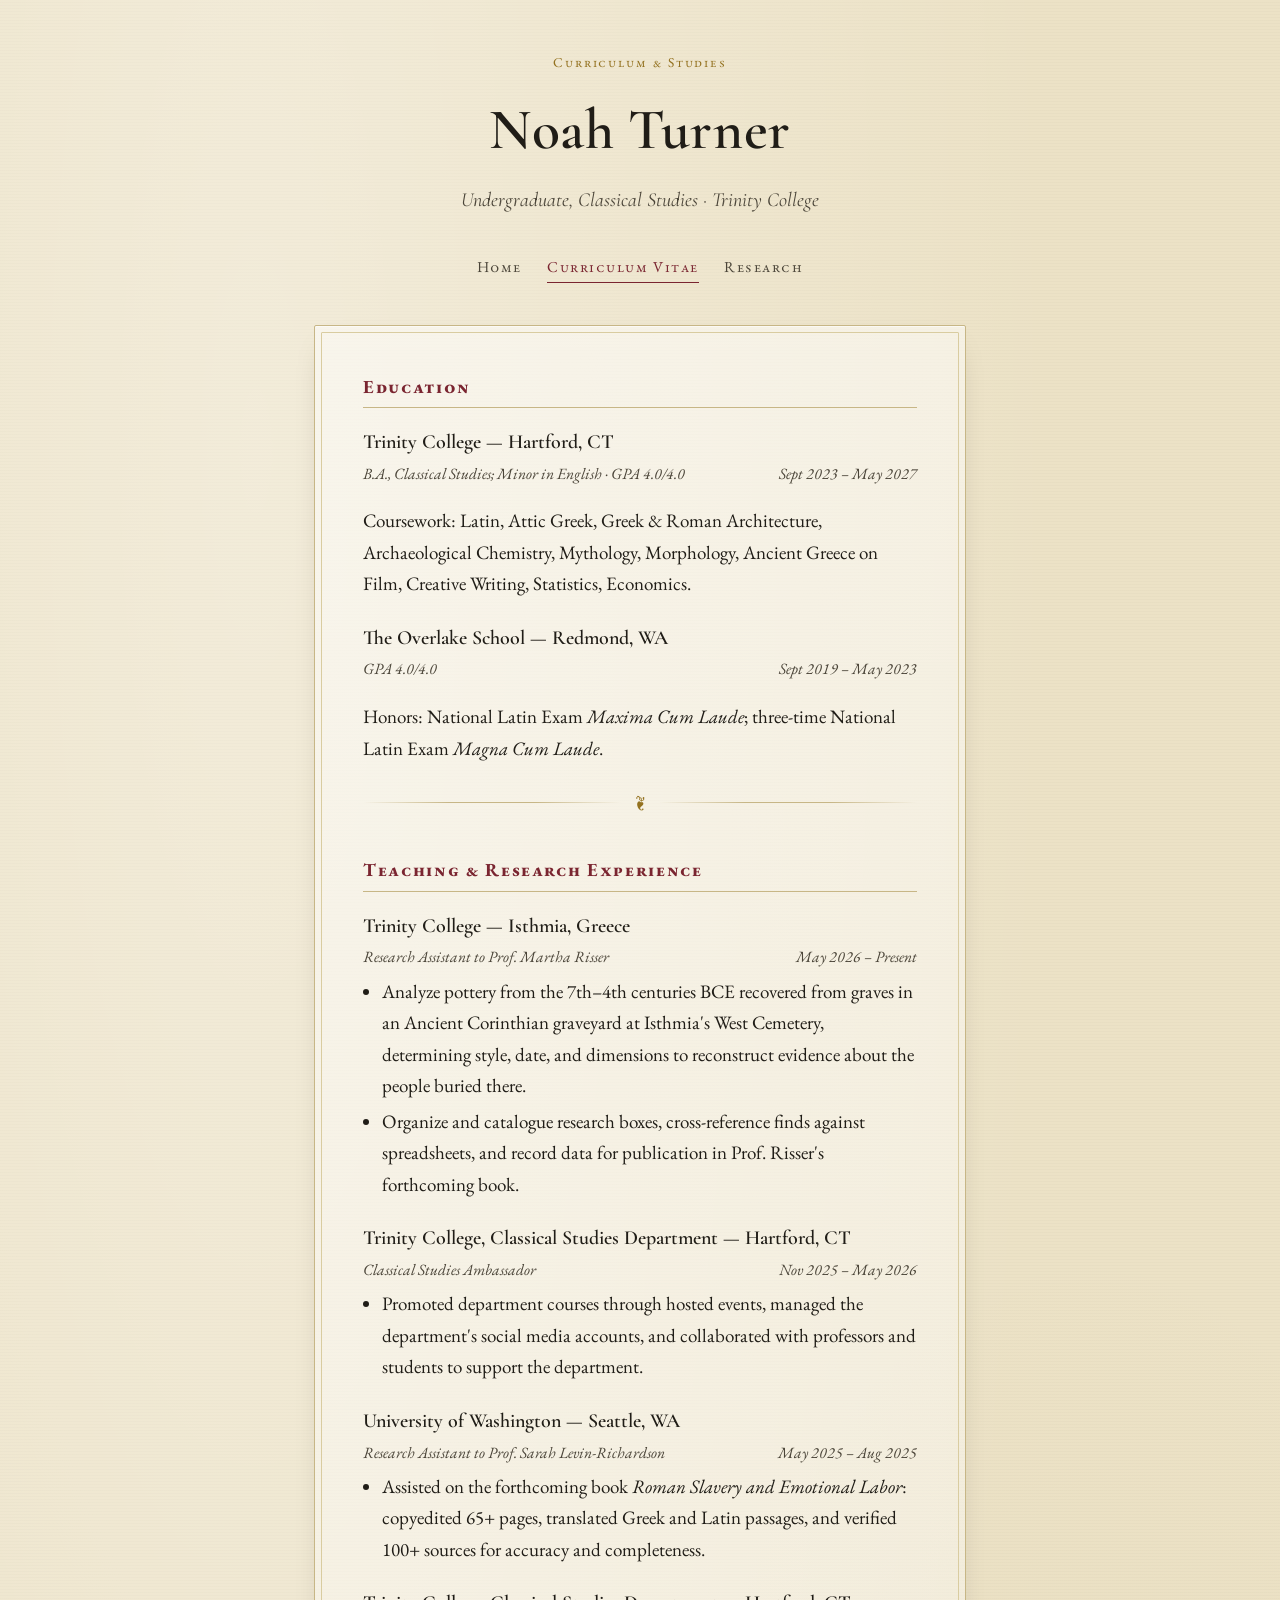
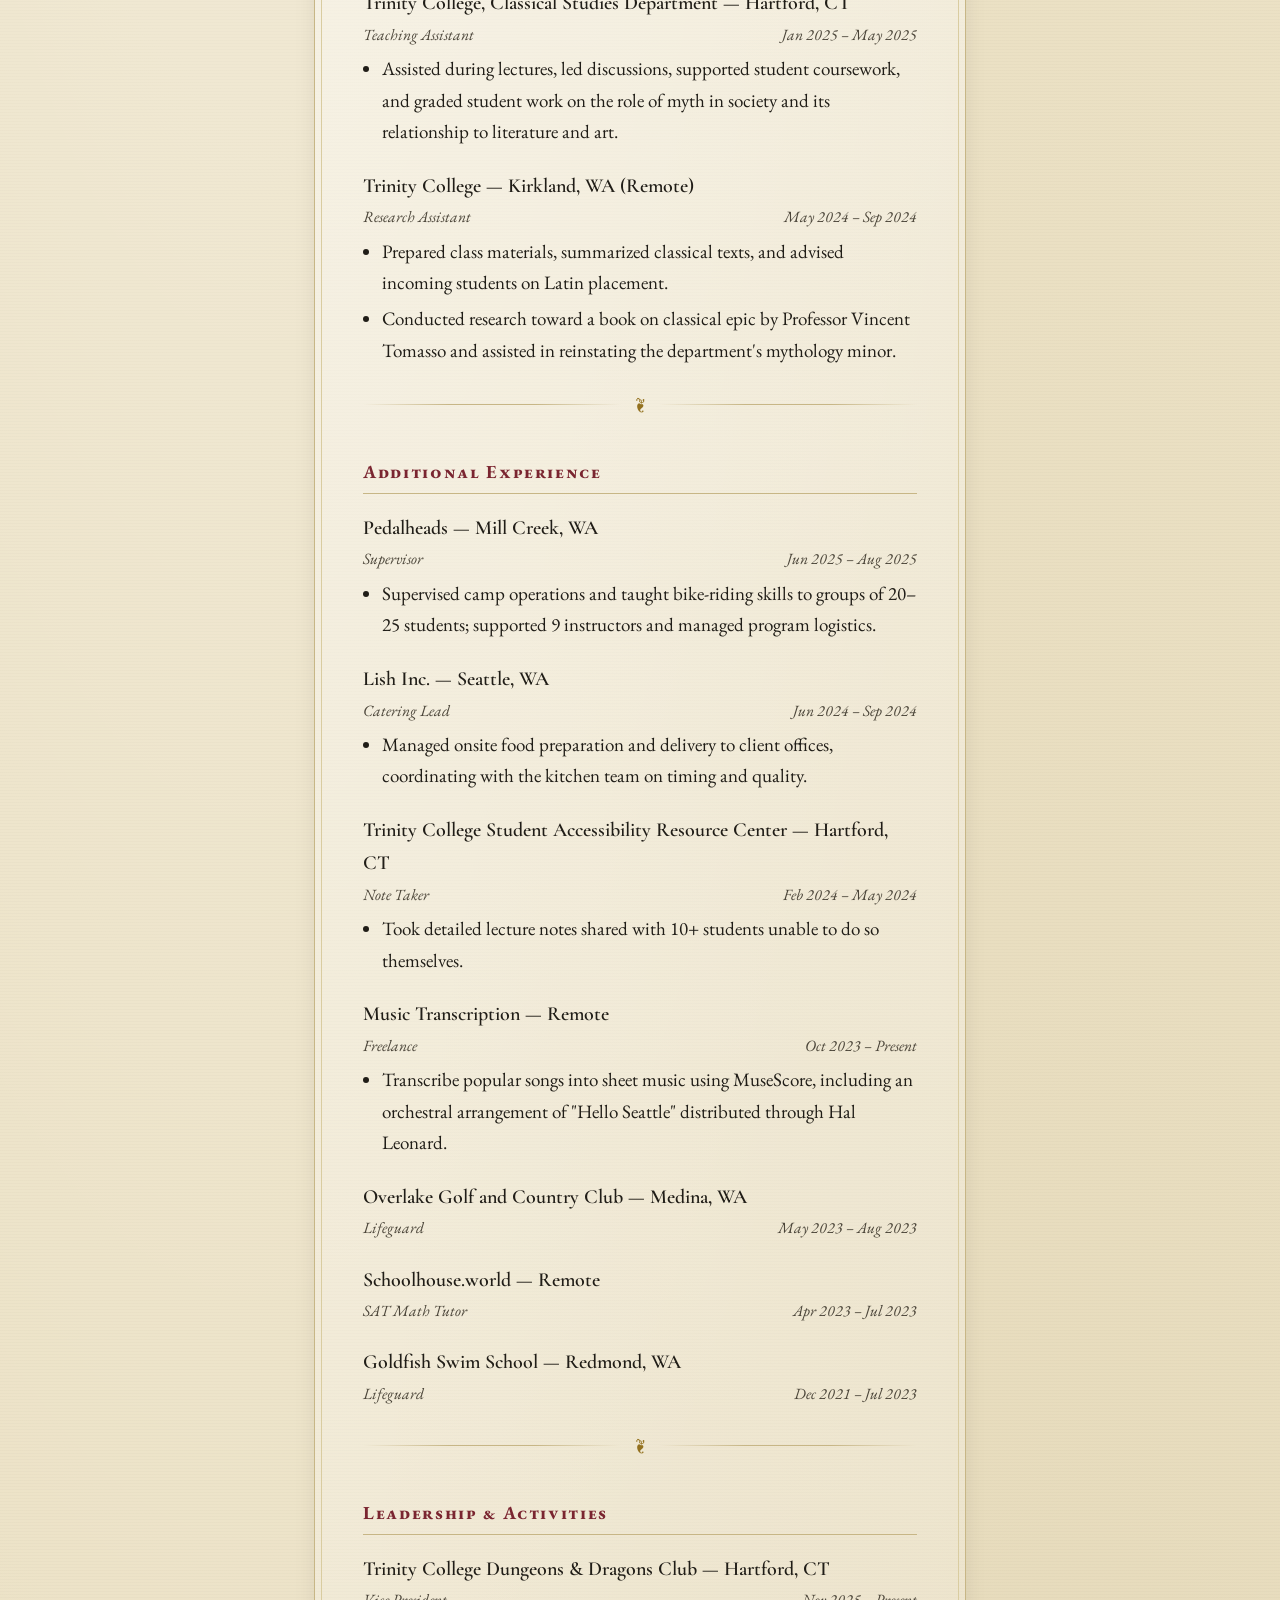
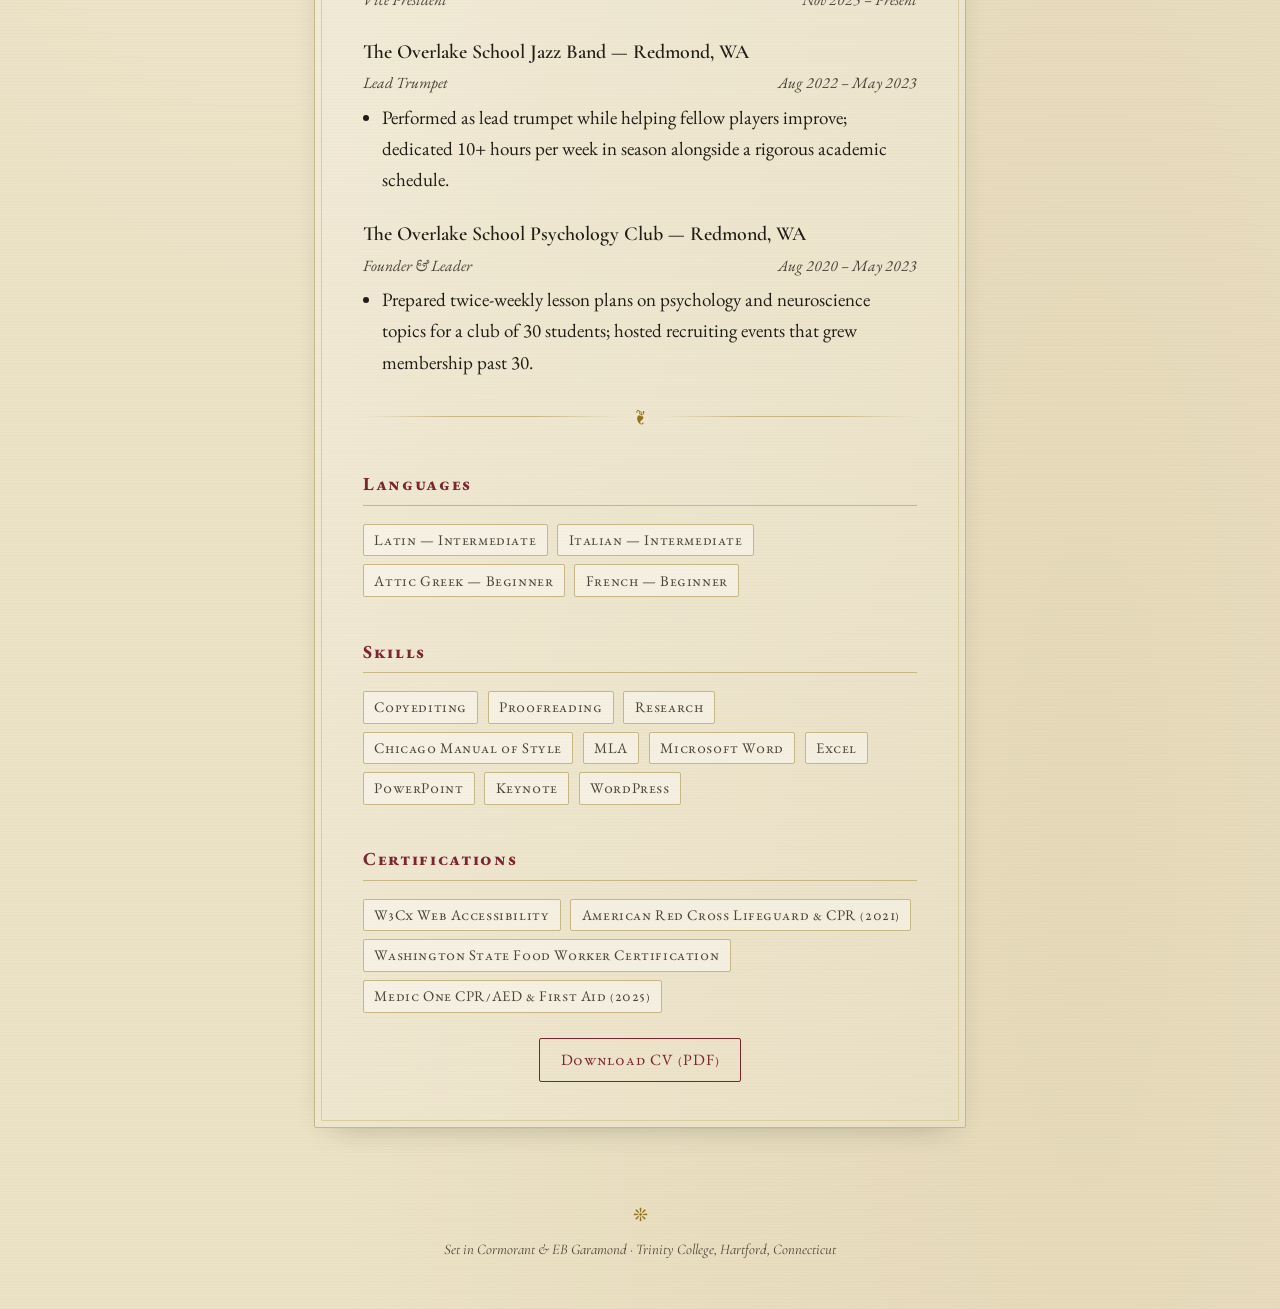
==== cv.html @ b7ee2b7f "Add files via upload" ====
<!DOCTYPE html>
<html lang="en">
<head>
<meta charset="UTF-8">
<meta name="viewport" content="width=device-width, initial-scale=1.0">
<title>Curriculum Vitae — Noah Turner</title>
<meta name="description" content="Curriculum vitae for Noah Turner, Classical Studies, Trinity College.">
<link rel="preconnect" href="https://fonts.googleapis.com">
<link rel="preconnect" href="https://fonts.gstatic.com" crossorigin>
<link href="https://fonts.googleapis.com/css2?family=Cormorant+Garamond:ital,wght@0,500;0,600;0,700;1,500&family=EB+Garamond:ital,wght@0,400;0,500;0,600;1,400&display=swap" rel="stylesheet">
<link rel="stylesheet" href="styles.css">
</head>
<body>
<div class="page">

  <header class="masthead">
    <span class="eyebrow">Curriculum &amp; Studies</span>
    <h1>Noah Turner</h1>
    <p class="tagline">Undergraduate, Classical Studies &middot; Trinity College</p>
  </header>

  <nav class="wayfinder" aria-label="Primary">
    <a href="index.html">Home</a>
    <a href="cv.html" aria-current="page">Curriculum&nbsp;Vitae</a>
    <a href="research.html">Research</a>
  </nav>

  <main class="leaf">

    <h2 class="section-head">Education</h2>

    <div class="entry">
      <h3 class="entry-title">Trinity College — Hartford, CT</h3>
      <div class="entry-meta">
        <span>B.A., Classical Studies; Minor in English &middot; GPA 4.0/4.0</span>
        <span>Sept 2023 – May 2027</span>
      </div>
      <p>Coursework: Latin, Attic Greek, Greek &amp; Roman Architecture, Archaeological
        Chemistry, Mythology, Morphology, Ancient Greece on Film, Creative Writing,
        Statistics, Economics.</p>
    </div>

    <div class="entry">
      <h3 class="entry-title">The Overlake School — Redmond, WA</h3>
      <div class="entry-meta">
        <span>GPA 4.0/4.0</span>
        <span>Sept 2019 – May 2023</span>
      </div>
      <p>Honors: National Latin Exam <em>Maxima Cum Laude</em>; three-time National
        Latin Exam <em>Magna Cum Laude</em>.</p>
    </div>

    <div class="rule" role="presentation"><span class="fleuron">&#10086;</span></div>

    <h2 class="section-head">Teaching &amp; Research Experience</h2>

    <div class="entry">
      <h3 class="entry-title">Trinity College — Isthmia, Greece</h3>
      <div class="entry-meta">
        <span>Research Assistant to Prof. Martha Risser</span>
        <span>May 2026 – Present</span>
      </div>
      <ul>
        <li>Analyze pottery from the 7th–4th centuries BCE recovered from graves in
          an Ancient Corinthian graveyard at Isthmia's West Cemetery, determining
          style, date, and dimensions to reconstruct evidence about the people
          buried there.</li>
        <li>Organize and catalogue research boxes, cross-reference finds against
          spreadsheets, and record data for publication in Prof. Risser's
          forthcoming book.</li>
      </ul>
    </div>

    <div class="entry">
      <h3 class="entry-title">Trinity College, Classical Studies Department — Hartford, CT</h3>
      <div class="entry-meta">
        <span>Classical Studies Ambassador</span>
        <span>Nov 2025 – May 2026</span>
      </div>
      <ul>
        <li>Promoted department courses through hosted events, managed the
          department's social media accounts, and collaborated with professors and
          students to support the department.</li>
      </ul>
    </div>

    <div class="entry">
      <h3 class="entry-title">University of Washington — Seattle, WA</h3>
      <div class="entry-meta">
        <span>Research Assistant to Prof. Sarah Levin-Richardson</span>
        <span>May 2025 – Aug 2025</span>
      </div>
      <ul>
        <li>Assisted on the forthcoming book <em>Roman Slavery and Emotional
          Labor</em>: copyedited 65+ pages, translated Greek and Latin passages, and
          verified 100+ sources for accuracy and completeness.</li>
      </ul>
    </div>

    <div class="entry">
      <h3 class="entry-title">Trinity College, Classical Studies Department — Hartford, CT</h3>
      <div class="entry-meta">
        <span>Teaching Assistant</span>
        <span>Jan 2025 – May 2025</span>
      </div>
      <ul>
        <li>Assisted during lectures, led discussions, supported student coursework,
          and graded student work on the role of myth in society and its
          relationship to literature and art.</li>
      </ul>
    </div>

    <div class="entry">
      <h3 class="entry-title">Trinity College — Kirkland, WA (Remote)</h3>
      <div class="entry-meta">
        <span>Research Assistant</span>
        <span>May 2024 – Sep 2024</span>
      </div>
      <ul>
        <li>Prepared class materials, summarized classical texts, and advised
          incoming students on Latin placement.</li>
        <li>Conducted research toward a book on classical epic by Professor Vincent
          Tomasso and assisted in reinstating the department's mythology minor.</li>
      </ul>
    </div>

    <div class="rule" role="presentation"><span class="fleuron">&#10086;</span></div>

    <h2 class="section-head">Additional Experience</h2>

    <div class="entry">
      <h3 class="entry-title">Pedalheads — Mill Creek, WA</h3>
      <div class="entry-meta">
        <span>Supervisor</span>
        <span>Jun 2025 – Aug 2025</span>
      </div>
      <ul>
        <li>Supervised camp operations and taught bike-riding skills to groups of
          20–25 students; supported 9 instructors and managed program logistics.</li>
      </ul>
    </div>

    <div class="entry">
      <h3 class="entry-title">Lish Inc. — Seattle, WA</h3>
      <div class="entry-meta">
        <span>Catering Lead</span>
        <span>Jun 2024 – Sep 2024</span>
      </div>
      <ul>
        <li>Managed onsite food preparation and delivery to client offices,
          coordinating with the kitchen team on timing and quality.</li>
      </ul>
    </div>

    <div class="entry">
      <h3 class="entry-title">Trinity College Student Accessibility Resource Center — Hartford, CT</h3>
      <div class="entry-meta">
        <span>Note Taker</span>
        <span>Feb 2024 – May 2024</span>
      </div>
      <ul>
        <li>Took detailed lecture notes shared with 10+ students unable to do so
          themselves.</li>
      </ul>
    </div>

    <div class="entry">
      <h3 class="entry-title">Music Transcription — Remote</h3>
      <div class="entry-meta">
        <span>Freelance</span>
        <span>Oct 2023 – Present</span>
      </div>
      <ul>
        <li>Transcribe popular songs into sheet music using MuseScore, including an
          orchestral arrangement of "Hello Seattle" distributed through Hal
          Leonard.</li>
      </ul>
    </div>

    <div class="entry">
      <h3 class="entry-title">Overlake Golf and Country Club — Medina, WA</h3>
      <div class="entry-meta">
        <span>Lifeguard</span>
        <span>May 2023 – Aug 2023</span>
      </div>
    </div>

    <div class="entry">
      <h3 class="entry-title">Schoolhouse.world — Remote</h3>
      <div class="entry-meta">
        <span>SAT Math Tutor</span>
        <span>Apr 2023 – Jul 2023</span>
      </div>
    </div>

    <div class="entry">
      <h3 class="entry-title">Goldfish Swim School — Redmond, WA</h3>
      <div class="entry-meta">
        <span>Lifeguard</span>
        <span>Dec 2021 – Jul 2023</span>
      </div>
    </div>

    <div class="rule" role="presentation"><span class="fleuron">&#10086;</span></div>

    <h2 class="section-head">Leadership &amp; Activities</h2>

    <div class="entry">
      <h3 class="entry-title">Trinity College Dungeons &amp; Dragons Club — Hartford, CT</h3>
      <div class="entry-meta">
        <span>Vice President</span>
        <span>Nov 2025 – Present</span>
      </div>
    </div>

    <div class="entry">
      <h3 class="entry-title">The Overlake School Jazz Band — Redmond, WA</h3>
      <div class="entry-meta">
        <span>Lead Trumpet</span>
        <span>Aug 2022 – May 2023</span>
      </div>
      <ul>
        <li>Performed as lead trumpet while helping fellow players improve; dedicated
          10+ hours per week in season alongside a rigorous academic schedule.</li>
      </ul>
    </div>

    <div class="entry">
      <h3 class="entry-title">The Overlake School Psychology Club — Redmond, WA</h3>
      <div class="entry-meta">
        <span>Founder &amp; Leader</span>
        <span>Aug 2020 – May 2023</span>
      </div>
      <ul>
        <li>Prepared twice-weekly lesson plans on psychology and neuroscience topics
          for a club of 30 students; hosted recruiting events that grew membership
          past 30.</li>
      </ul>
    </div>

    <div class="rule" role="presentation"><span class="fleuron">&#10086;</span></div>

    <h2 class="section-head">Languages</h2>
    <div class="tag-list">
      <span class="tag">Latin — Intermediate</span>
      <span class="tag">Italian — Intermediate</span>
      <span class="tag">Attic Greek — Beginner</span>
      <span class="tag">French — Beginner</span>
    </div>

    <h2 class="section-head">Skills</h2>
    <div class="tag-list">
      <span class="tag">Copyediting</span>
      <span class="tag">Proofreading</span>
      <span class="tag">Research</span>
      <span class="tag">Chicago Manual of Style</span>
      <span class="tag">MLA</span>
      <span class="tag">Microsoft Word</span>
      <span class="tag">Excel</span>
      <span class="tag">PowerPoint</span>
      <span class="tag">Keynote</span>
      <span class="tag">WordPress</span>
    </div>

    <h2 class="section-head">Certifications</h2>
    <div class="tag-list">
      <span class="tag">W3Cx Web Accessibility</span>
      <span class="tag">American Red Cross Lifeguard &amp; CPR (2021)</span>
      <span class="tag">Washington State Food Worker Certification</span>
      <span class="tag">Medic One CPR/AED &amp; First Aid (2025)</span>
    </div>

    <p class="download-line">
      <a href="assets/Noah_Turner_CV.pdf">Download CV (PDF)</a>
    </p>

  </main>

</div>

<footer class="colophon">
  <span class="glyph">&#10058;</span>
  Set in Cormorant &amp; EB Garamond &middot; Trinity College, Hartford, Connecticut
</footer>

</body>
</html>
---- styles.css ----
/* ============================================================
   Noah Turner — Classics — site stylesheet
   A quiet scriptorium: vellum ground, rubricated rules,
   an illuminated initial, and a scribe's colophon on each leaf.
   ============================================================ */

:root {
  --ink: #201d17;
  --ink-soft: #4a4438;
  --vellum: #ece2c6;
  --vellum-deep: #e2d5ae;
  --gilt: #93711f;
  --gilt-bright: #b08a2c;
  --rubric: #7a2530;
  --bay: #47533b;
  --line: #c7b686;
  --line-faint: #d9cca0;
  --max-w: 700px;
  --serif-display: "Cormorant Garamond", "Iowan Old Style", "Palatino Linotype", Georgia, serif;
  --serif-body: "EB Garamond", "Iowan Old Style", "Palatino Linotype", Georgia, serif;
}

@media (prefers-reduced-motion: no-preference) {
  html { scroll-behavior: smooth; }
}

* { box-sizing: border-box; }

html, body {
  margin: 0;
  padding: 0;
}

body {
  background-color: var(--vellum);
  background-image:
    radial-gradient(ellipse at 20% 10%, rgba(255,255,255,0.35), transparent 55%),
    radial-gradient(ellipse at 85% 90%, rgba(147,113,31,0.08), transparent 50%),
    repeating-linear-gradient(
      0deg,
      rgba(74,68,56,0.025) 0px,
      rgba(74,68,56,0.025) 1px,
      transparent 1px,
      transparent 3px
    );
  color: var(--ink);
  font-family: var(--serif-body);
  font-size: 19px;
  line-height: 1.65;
  min-height: 100vh;
  -webkit-font-smoothing: antialiased;
}

a {
  color: var(--rubric);
  text-decoration-thickness: 1px;
  text-underline-offset: 3px;
}
a:hover { color: var(--gilt-bright); }
a:focus-visible,
button:focus-visible {
  outline: 2px solid var(--gilt-bright);
  outline-offset: 3px;
}

.page {
  max-width: var(--max-w);
  margin: 0 auto;
  padding: 3.2rem 1.5rem 2rem;
}

/* ---------- Header / masthead ---------- */

.masthead {
  text-align: center;
  margin-bottom: 2.4rem;
}

.masthead .eyebrow {
  display: block;
  font-family: var(--serif-body);
  font-variant: small-caps;
  letter-spacing: 0.14em;
  font-size: 0.85rem;
  color: var(--gilt);
  margin-bottom: 0.6rem;
}

.masthead h1 {
  font-family: var(--serif-display);
  font-weight: 600;
  font-size: clamp(2.6rem, 7vw, 3.6rem);
  letter-spacing: 0.01em;
  margin: 0 0 0.35rem;
  color: var(--ink);
}

.masthead .tagline {
  font-family: var(--serif-display);
  font-style: italic;
  font-size: 1.25rem;
  color: var(--ink-soft);
  margin: 0;
}

/* Ornamental rule with center fleuron */
.rule {
  display: flex;
  align-items: center;
  gap: 0.9rem;
  margin: 1.6rem 0;
  color: var(--gilt);
}
.rule::before,
.rule::after {
  content: "";
  flex: 1;
  height: 1px;
  background: linear-gradient(90deg, transparent, var(--line), var(--line), transparent);
}
.rule .fleuron {
  font-size: 1rem;
  transform: translateY(-1px);
}

/* ---------- Nav ---------- */

nav.wayfinder {
  display: flex;
  justify-content: center;
  gap: 1.6rem;
  font-variant: small-caps;
  letter-spacing: 0.1em;
  font-size: 0.95rem;
  margin-bottom: 2.6rem;
}
nav.wayfinder a {
  color: var(--ink-soft);
  text-decoration: none;
  padding-bottom: 2px;
  border-bottom: 1px solid transparent;
}
nav.wayfinder a:hover,
nav.wayfinder a[aria-current="page"] {
  color: var(--rubric);
  border-bottom-color: var(--rubric);
}

/* ---------- Content card ---------- */

.leaf {
  background: linear-gradient(180deg, rgba(255,255,255,0.5), rgba(255,255,255,0.15));
  border: 1px solid var(--line);
  border-radius: 2px;
  padding: 2.4rem clamp(1.4rem, 5vw, 3rem);
  position: relative;
  box-shadow: 0 1px 0 rgba(255,255,255,0.6) inset, 0 12px 30px -18px rgba(32,29,23,0.35);
}
.leaf::before {
  content: "";
  position: absolute;
  inset: 6px;
  border: 1px solid var(--line-faint);
  border-radius: 1px;
  pointer-events: none;
}

/* ---------- Drop cap (illuminated initial) ---------- */

.drop p:first-of-type::first-letter {
  float: left;
  font-family: var(--serif-display);
  font-weight: 700;
  font-size: 3.6rem;
  line-height: 0.78;
  padding: 0.06em 0.1em 0 0;
  color: var(--rubric);
  text-shadow: 1px 1px 0 rgba(147,113,31,0.35);
}

/* ---------- Section headings ---------- */

h2.section-head {
  font-family: var(--serif-body);
  font-variant: small-caps;
  letter-spacing: 0.09em;
  font-size: 1.15rem;
  color: var(--rubric);
  border-bottom: 1px solid var(--line);
  padding-bottom: 0.4rem;
  margin: 2.4rem 0 1.1rem;
}
h2.section-head:first-of-type { margin-top: 0.4rem; }

h3.entry-title {
  font-family: var(--serif-display);
  font-weight: 600;
  font-size: 1.25rem;
  margin: 0 0 0.1rem;
  color: var(--ink);
}

.entry {
  margin-bottom: 1.4rem;
}

.entry-meta {
  display: flex;
  justify-content: space-between;
  align-items: baseline;
  gap: 1rem;
  flex-wrap: wrap;
  font-style: italic;
  color: var(--ink-soft);
  font-size: 0.98rem;
  margin-bottom: 0.35rem;
}

.entry ul {
  margin: 0.3rem 0 0;
  padding-left: 1.2rem;
}
.entry li { margin-bottom: 0.3rem; }

/* ---------- Contact block ---------- */

.contact-card {
  border: 1px solid var(--line);
  border-radius: 2px;
  background: rgba(255,255,255,0.35);
  padding: 1.4rem 1.6rem;
  margin: 2rem 0 0.5rem;
}

.contact-row {
  display: flex;
  align-items: center;
  gap: 0.85rem;
  padding: 0.55rem 0;
}
.contact-row + .contact-row {
  border-top: 1px solid var(--line-faint);
}
.contact-row svg {
  flex: none;
  width: 22px;
  height: 22px;
  color: var(--gilt);
}
.contact-row a,
.contact-row span.plain {
  font-size: 1.02rem;
  text-decoration: none;
  color: var(--ink);
}
.contact-row a:hover { color: var(--rubric); text-decoration: underline; }

/* ---------- Skills / tag list ---------- */

.tag-list {
  display: flex;
  flex-wrap: wrap;
  gap: 0.5rem 0.6rem;
  margin-top: 0.4rem;
}
.tag {
  font-variant: small-caps;
  letter-spacing: 0.04em;
  font-size: 0.92rem;
  border: 1px solid var(--line);
  border-radius: 2px;
  padding: 0.2rem 0.65rem;
  color: var(--ink-soft);
  background: rgba(255,255,255,0.4);
}

.download-line {
  text-align: center;
  margin: 1.6rem 0 0.4rem;
  font-variant: small-caps;
  letter-spacing: 0.06em;
  font-size: 0.98rem;
}
.download-line a {
  border: 1px solid var(--rubric);
  padding: 0.5rem 1.3rem;
  border-radius: 2px;
  text-decoration: none;
  display: inline-block;
}
.download-line a:hover {
  background: var(--rubric);
  color: var(--vellum);
}

/* ---------- Colophon (footer) ---------- */

footer.colophon {
  max-width: var(--max-w);
  margin: 2.6rem auto 0;
  padding: 0 1.5rem 3rem;
  text-align: center;
  font-family: var(--serif-display);
  font-style: italic;
  font-size: 0.92rem;
  color: var(--ink-soft);
}
footer.colophon .glyph {
  display: block;
  color: var(--gilt);
  font-style: normal;
  font-size: 1.1rem;
  margin-bottom: 0.4rem;
}

/* ---------- Responsive ---------- */

@media (max-width: 520px) {
  body { font-size: 17.5px; }
  .leaf { padding: 1.8rem 1.2rem; }
  nav.wayfinder { gap: 1.1rem; font-size: 0.88rem; }
  .entry-meta { flex-direction: column; gap: 0.15rem; }
}

/* ---------- Print (CV page) ---------- */

@media print {
  body { background: #fff; }
  .leaf { box-shadow: none; border: none; }
  .leaf::before { display: none; }
  nav.wayfinder, .download-line, footer.colophon { display: none; }
}
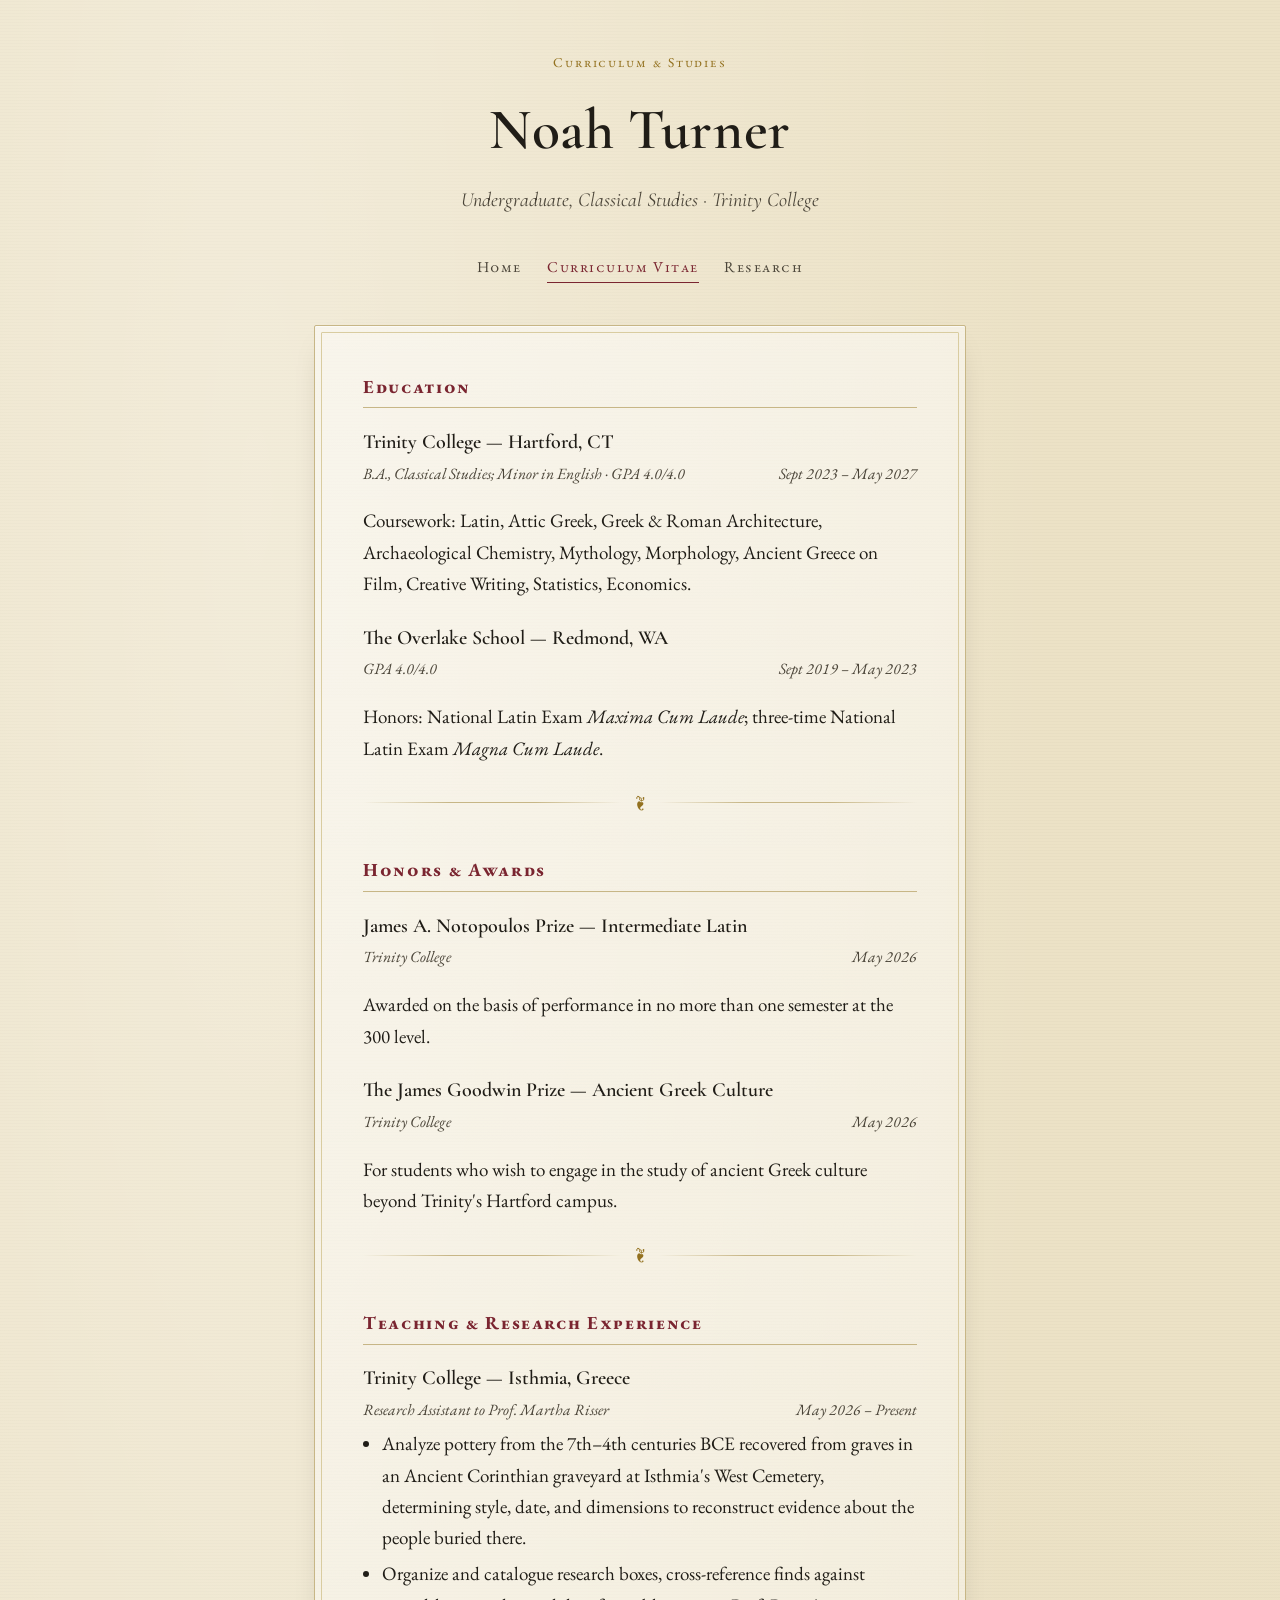
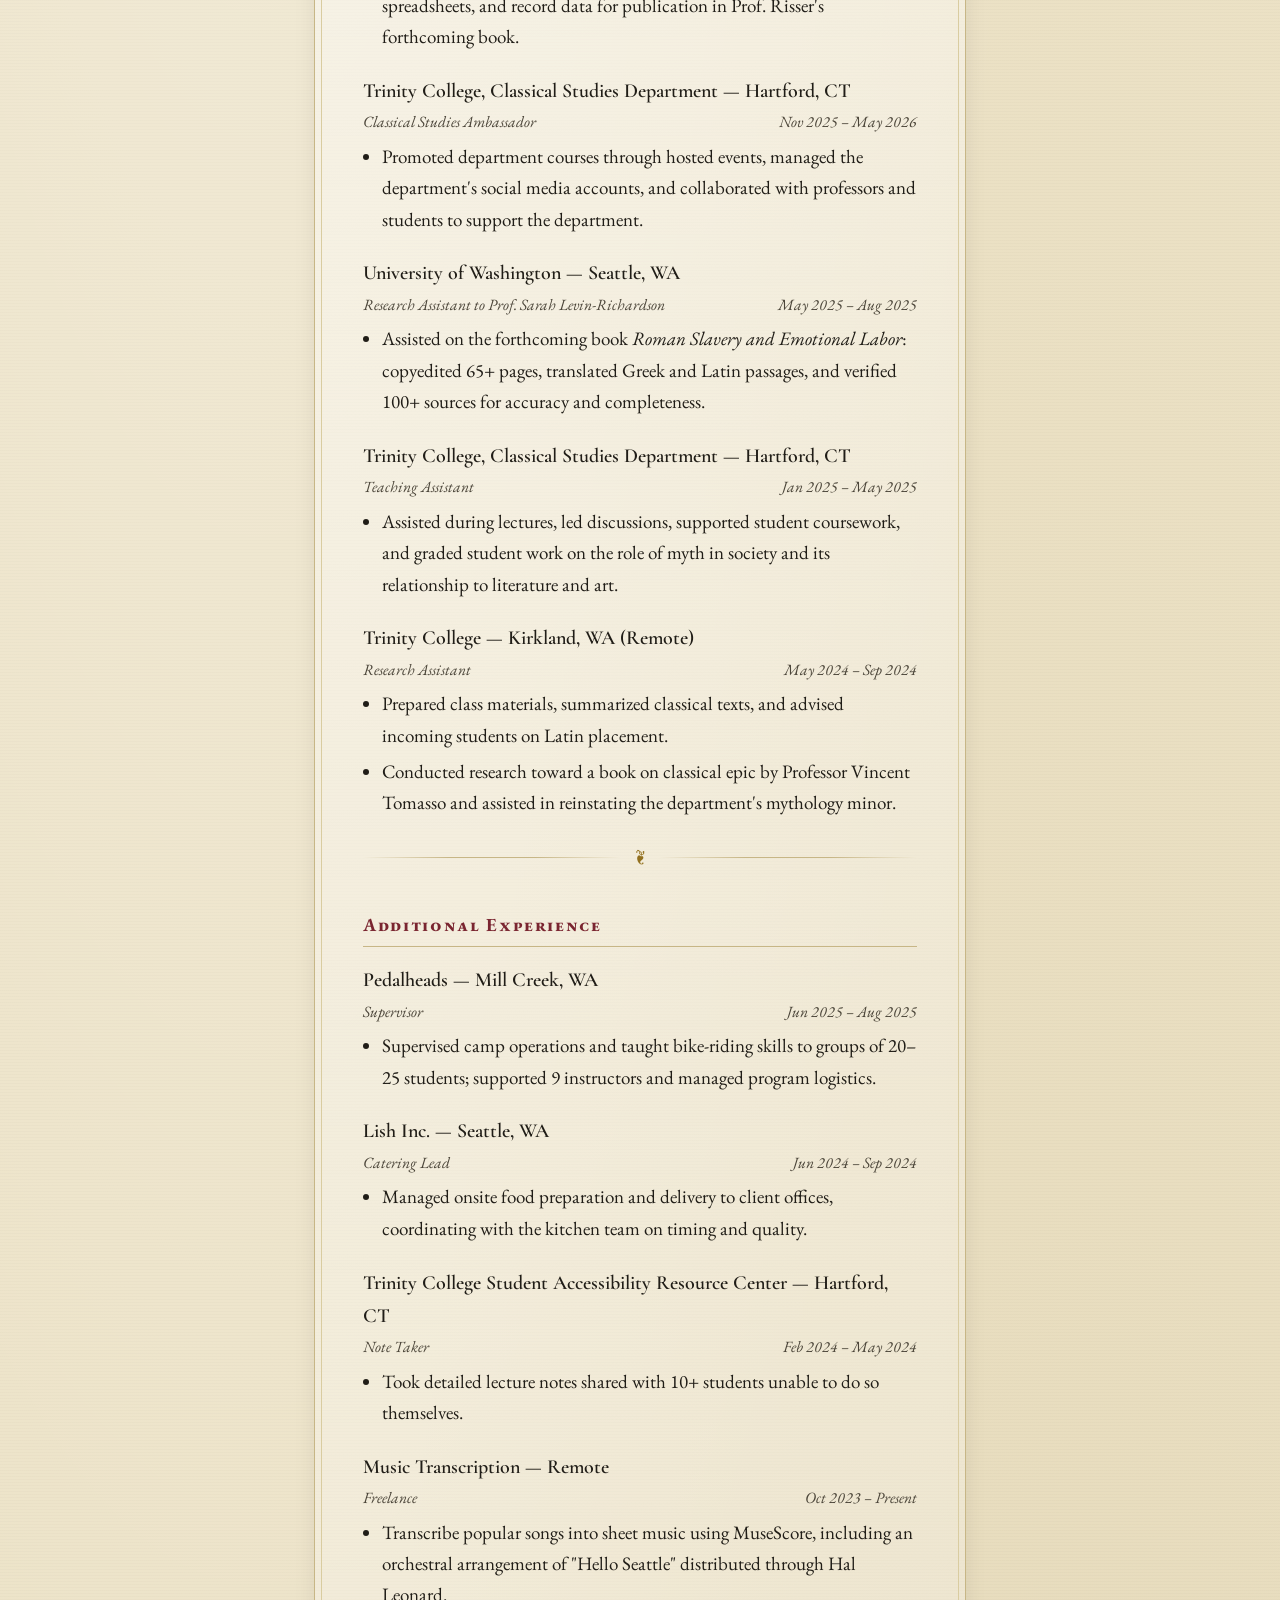
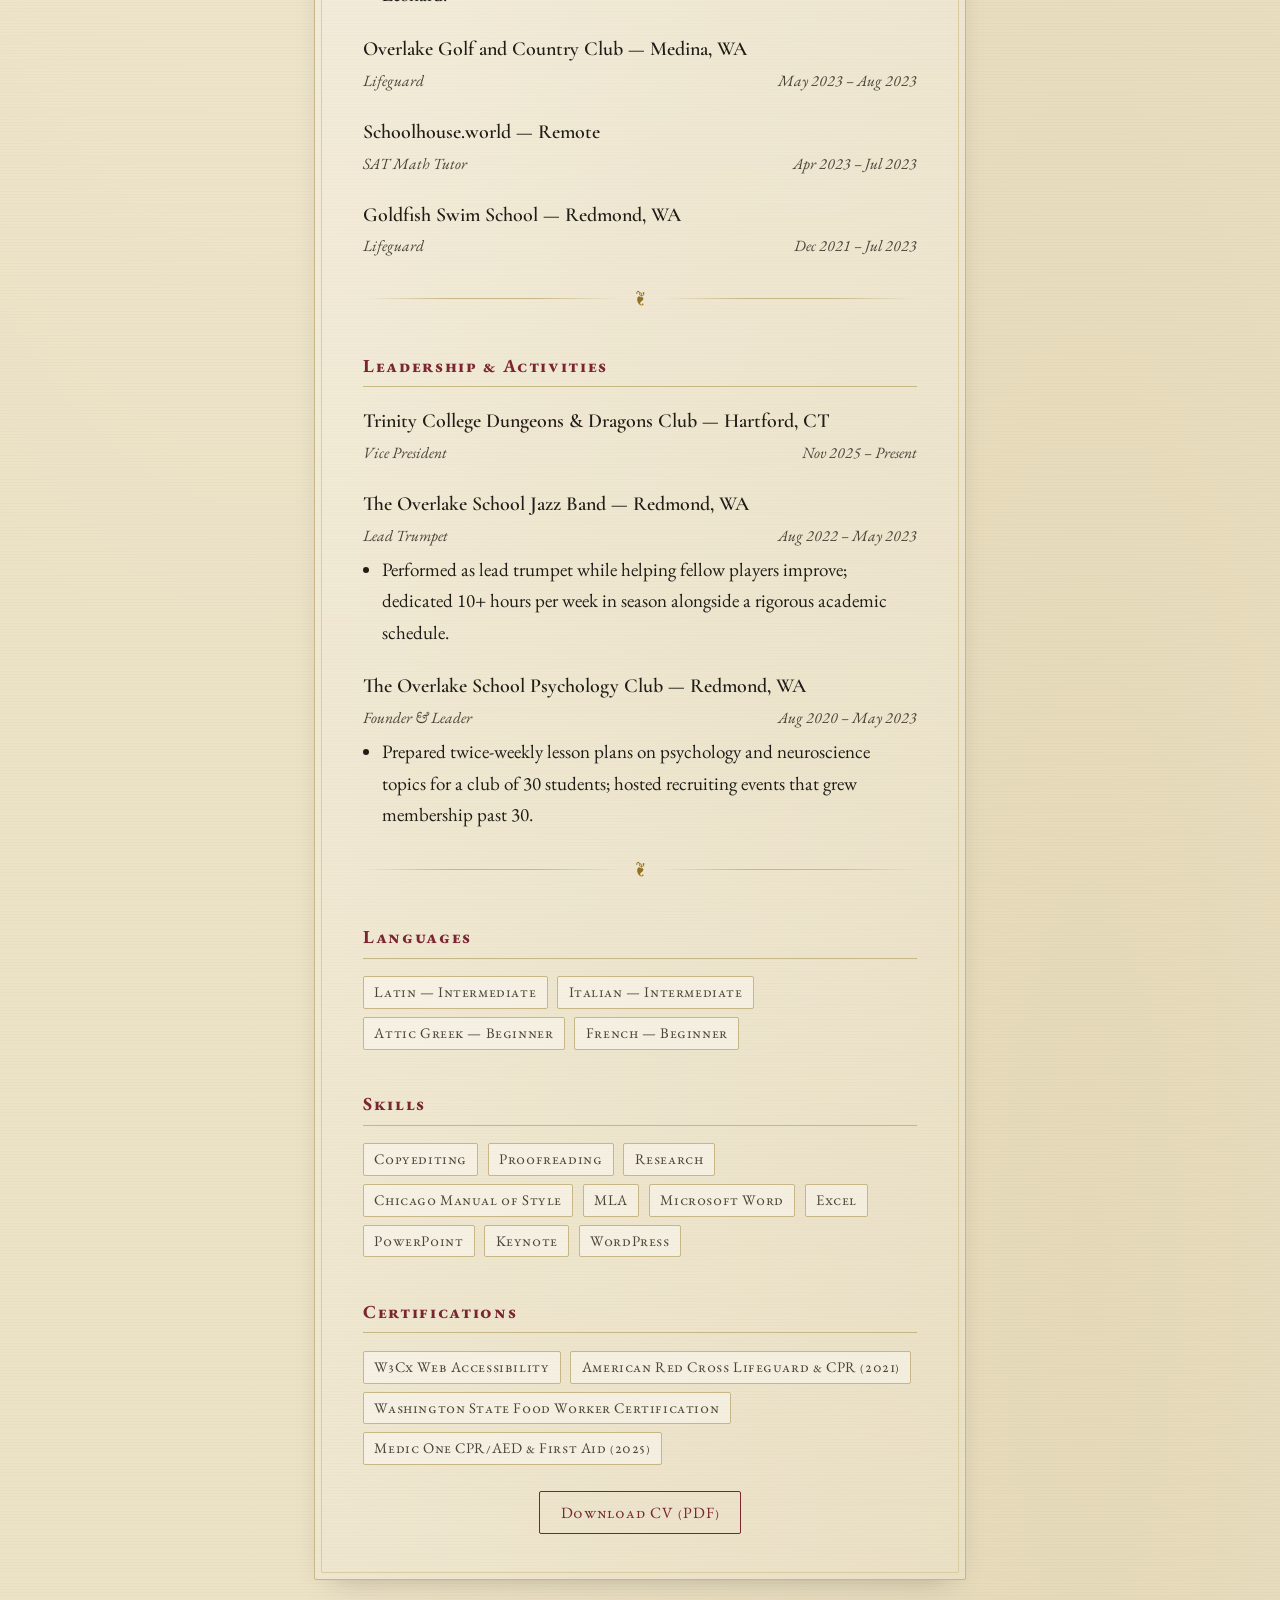
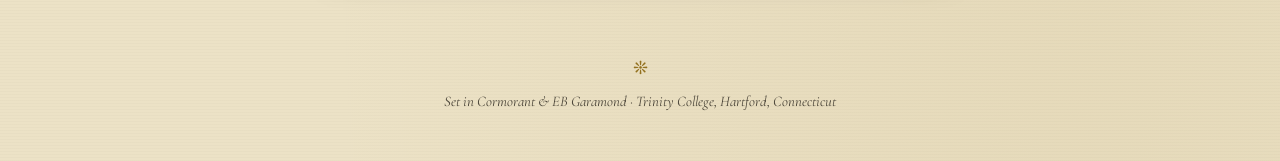
==== commit 9bfb7f8b: "Update cv.html" ====
--- a/cv.html
+++ b/cv.html
@@ -52,6 +52,30 @@
 
     <div class="rule" role="presentation"><span class="fleuron">&#10086;</span></div>
 
+    <h2 class="section-head">Honors &amp; Awards</h2>
+
+    <div class="entry">
+      <h3 class="entry-title">James A. Notopoulos Prize — Intermediate Latin</h3>
+      <div class="entry-meta">
+        <span>Trinity College</span>
+        <span>May 2026</span>
+      </div>
+      <p>Awarded on the basis of performance in no more than one semester at the
+        300 level.</p>
+    </div>
+
+    <div class="entry">
+      <h3 class="entry-title">The James Goodwin Prize — Ancient Greek Culture</h3>
+      <div class="entry-meta">
+        <span>Trinity College</span>
+        <span>May 2026</span>
+      </div>
+      <p>For students who wish to engage in the study of ancient Greek culture
+        beyond Trinity's Hartford campus.</p>
+    </div>
+
+    <div class="rule" role="presentation"><span class="fleuron">&#10086;</span></div>
+
     <h2 class="section-head">Teaching &amp; Research Experience</h2>
 
     <div class="entry">
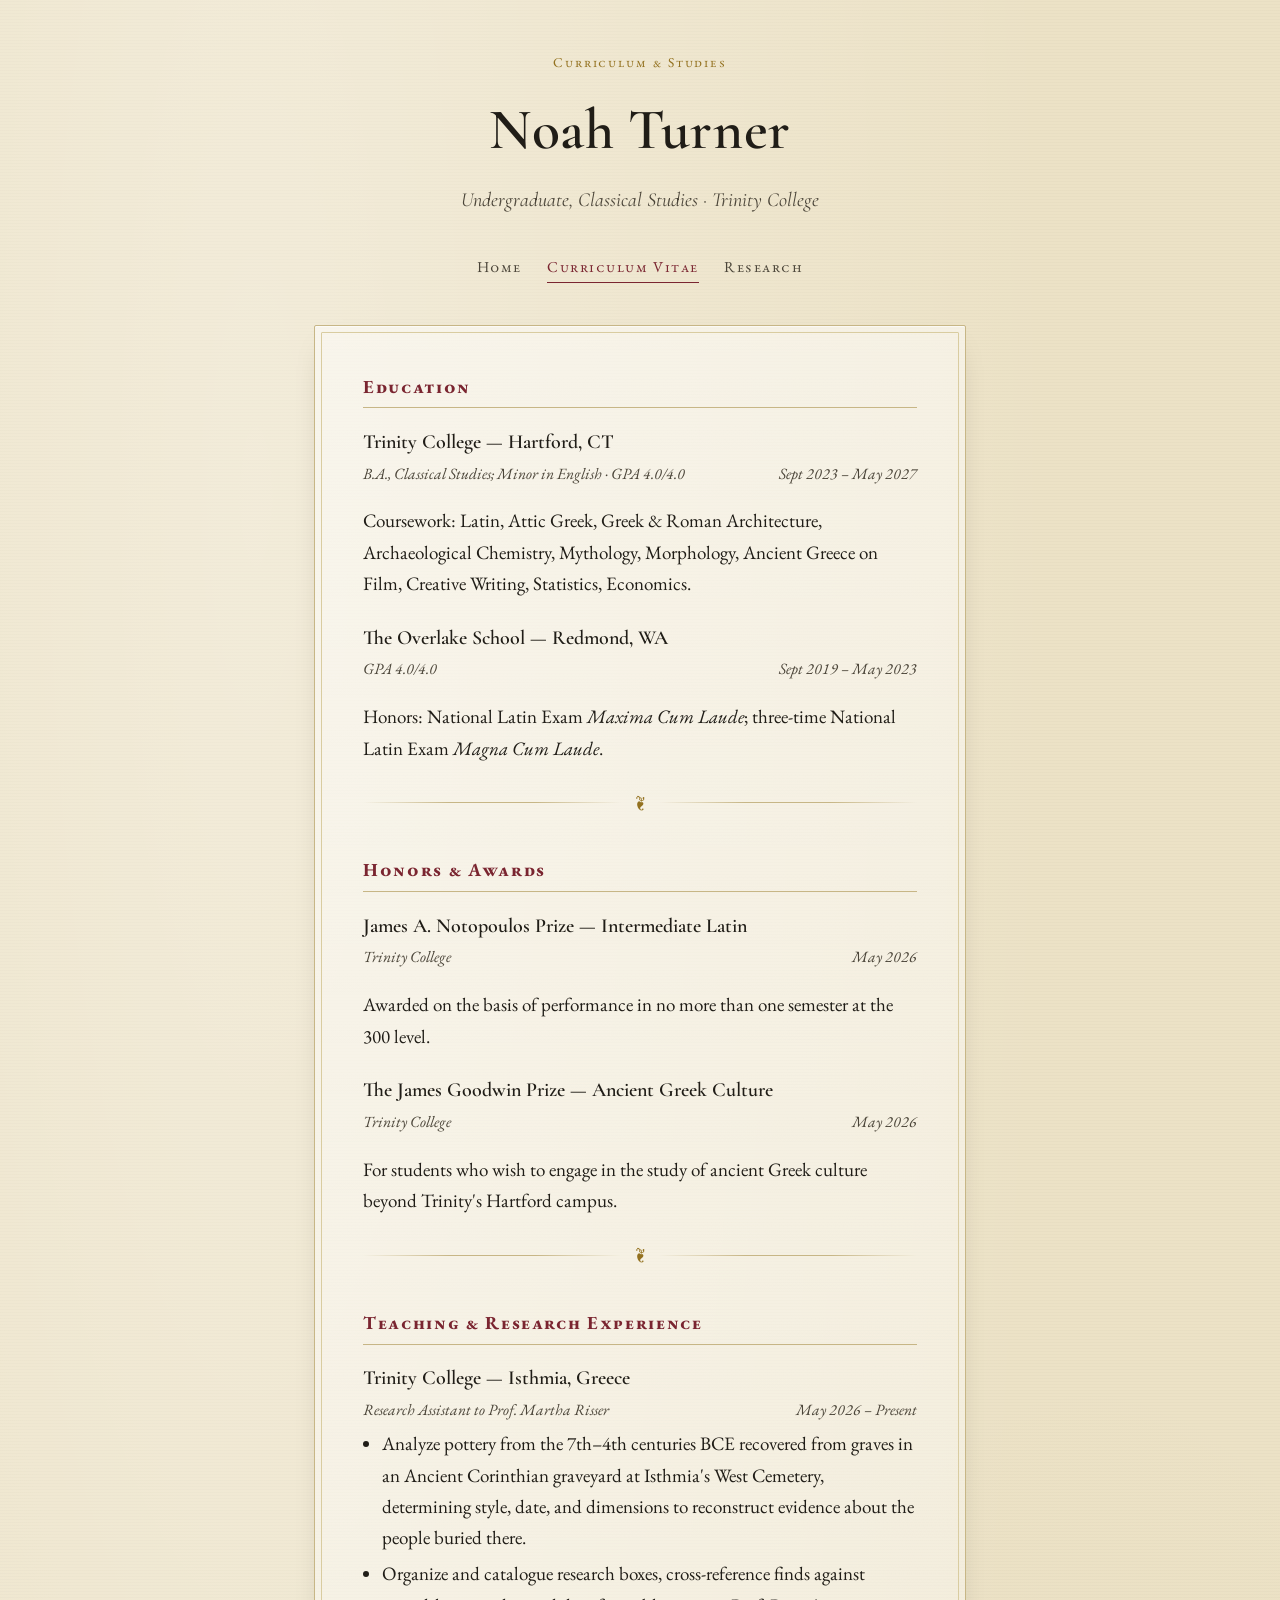
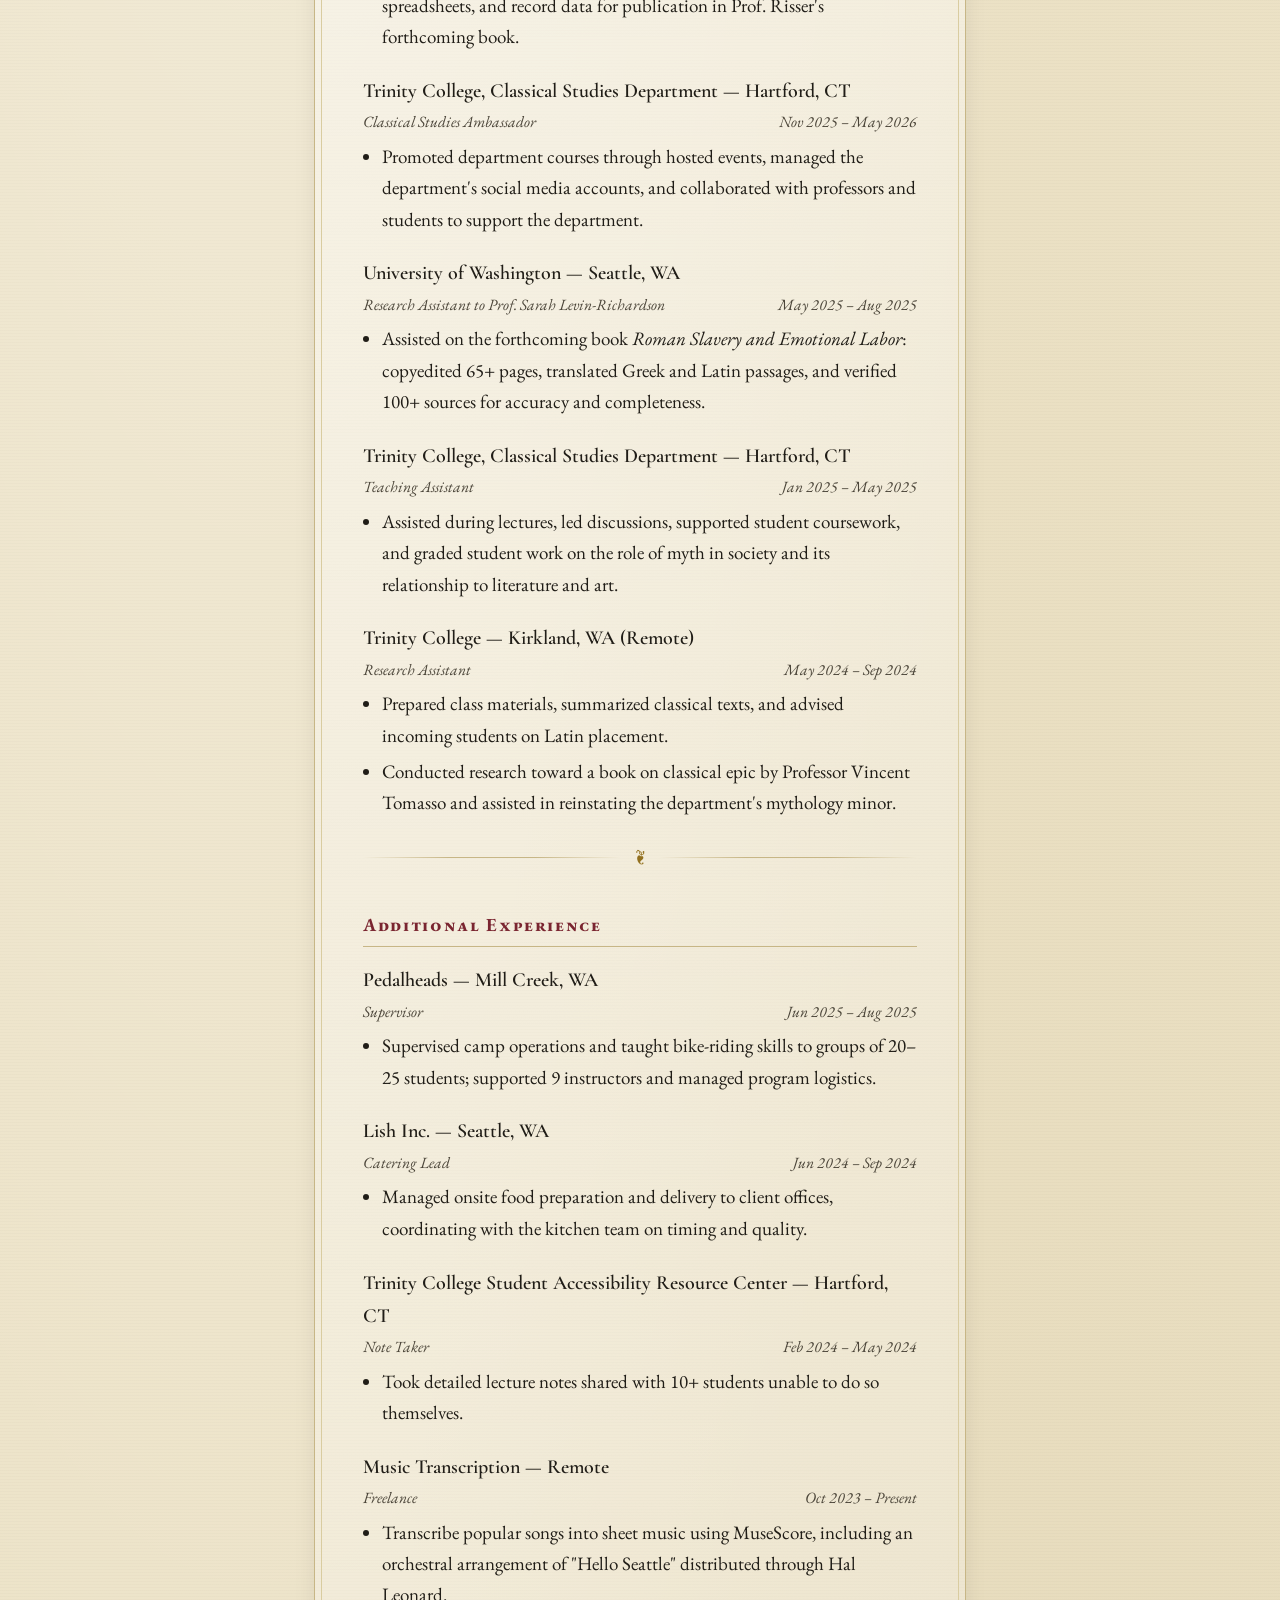
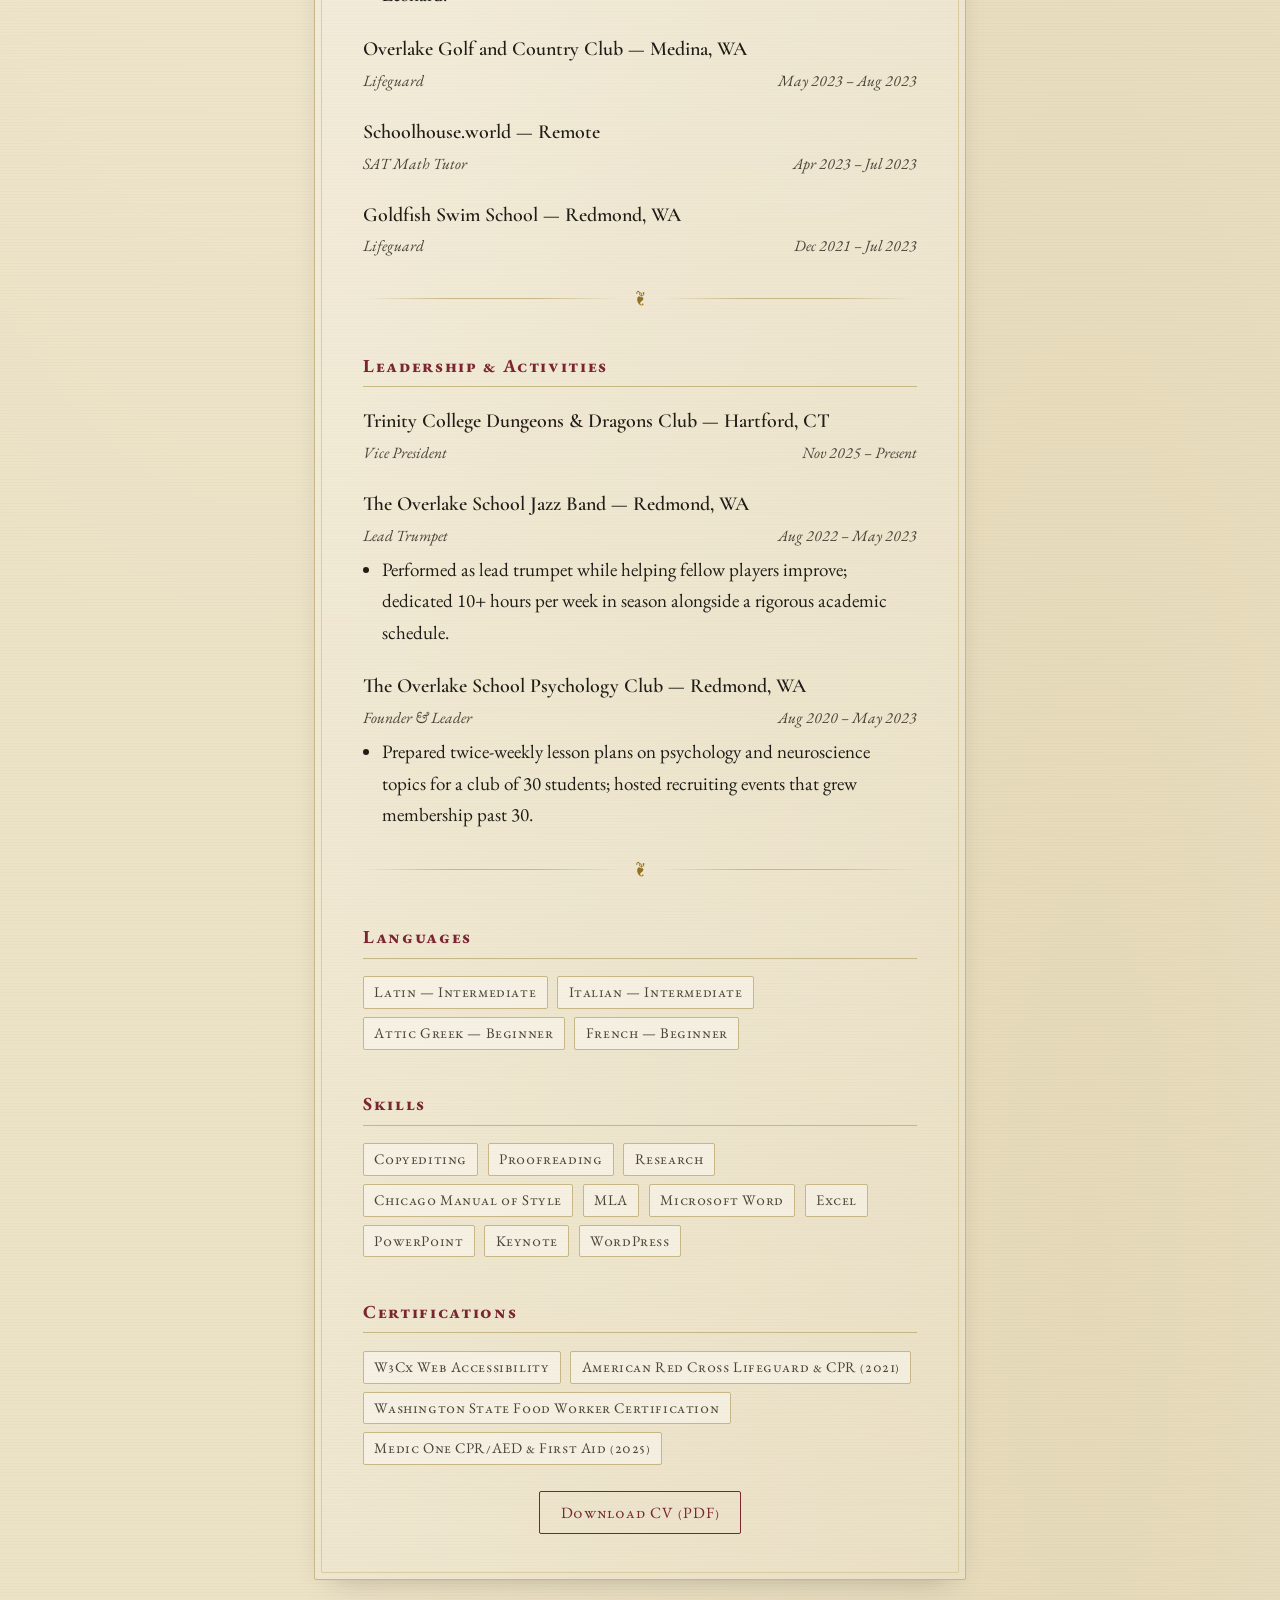
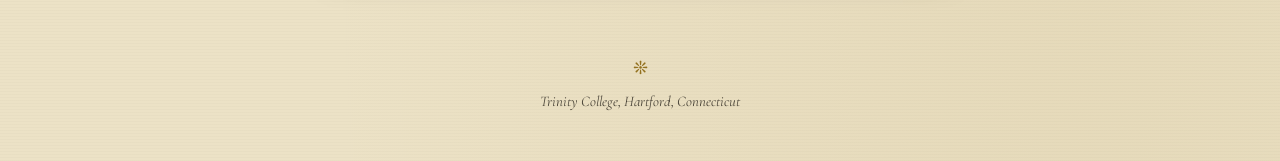
==== commit 031877a7: "Update cv.html" ====
--- a/cv.html
+++ b/cv.html
@@ -304,7 +304,7 @@
 
 <footer class="colophon">
   <span class="glyph">&#10058;</span>
-  Set in Cormorant &amp; EB Garamond &middot; Trinity College, Hartford, Connecticut
+  Trinity College, Hartford, Connecticut
 </footer>
 
 </body>
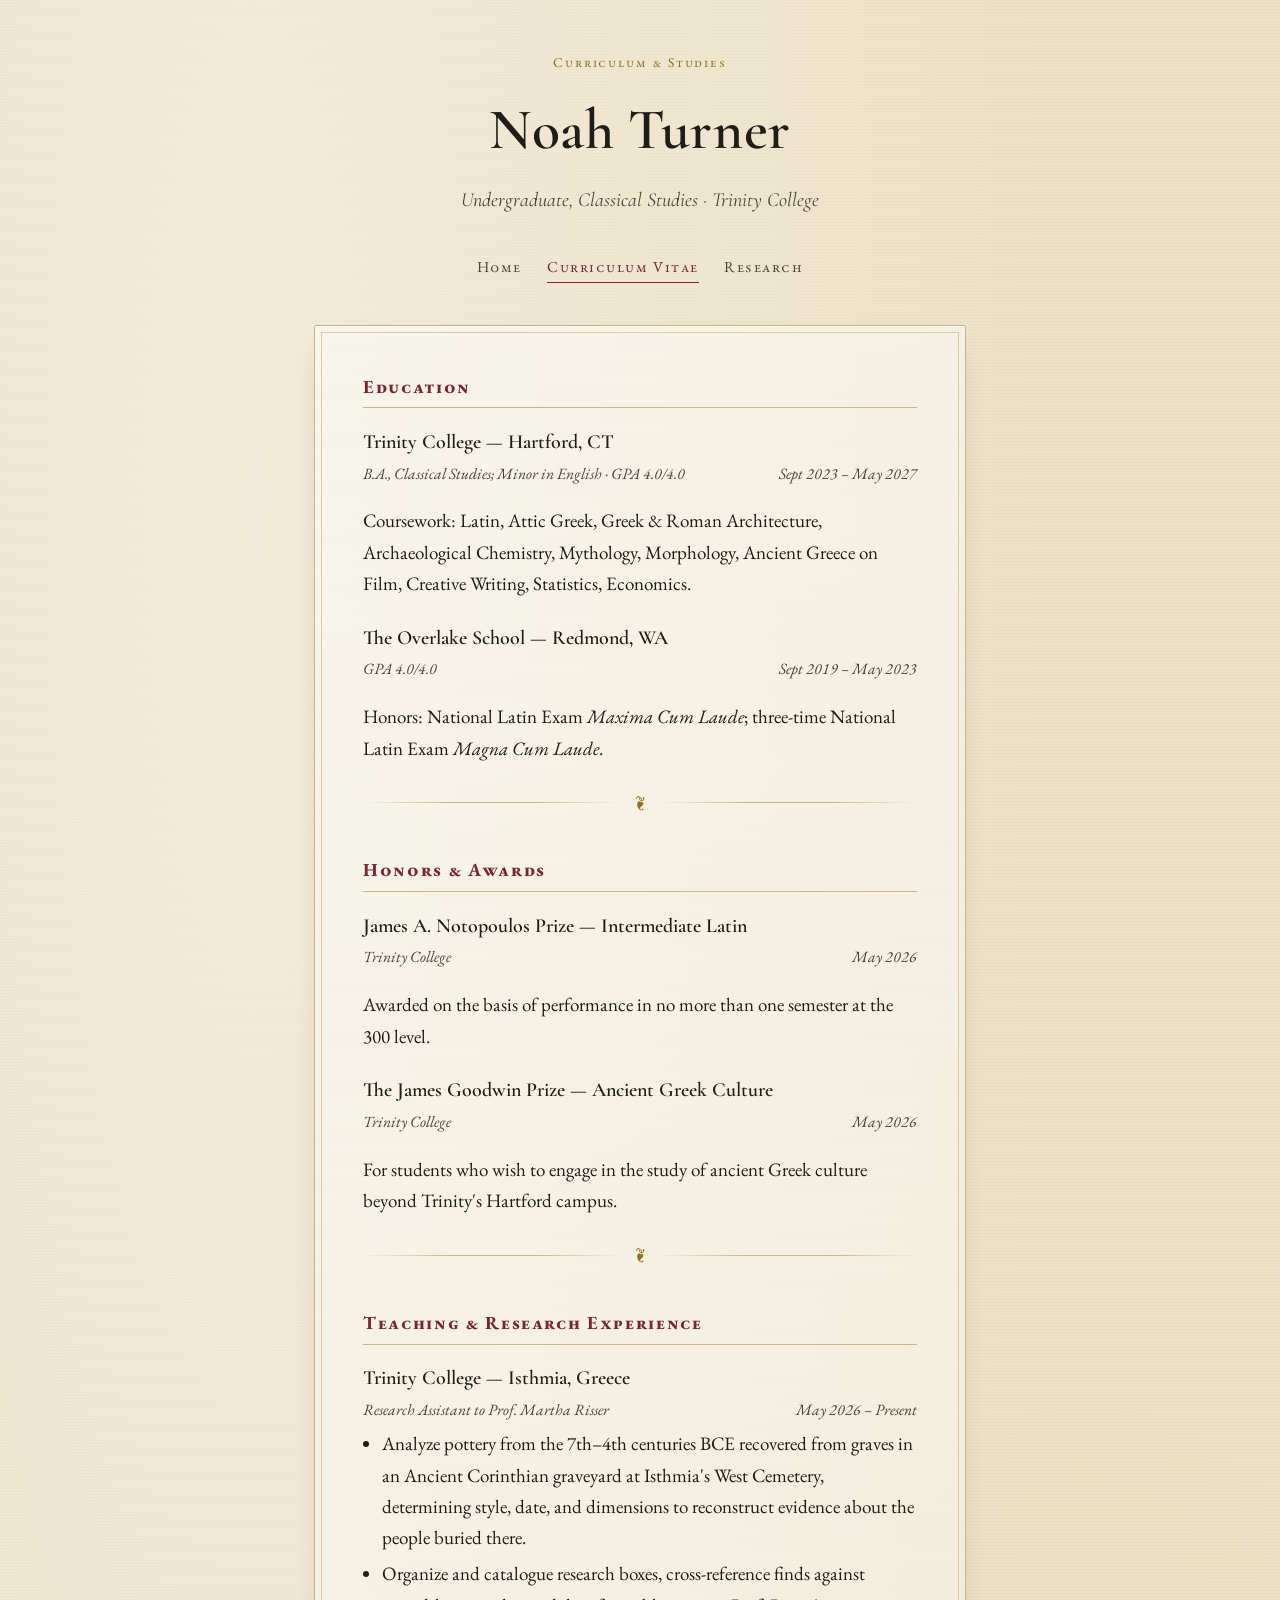
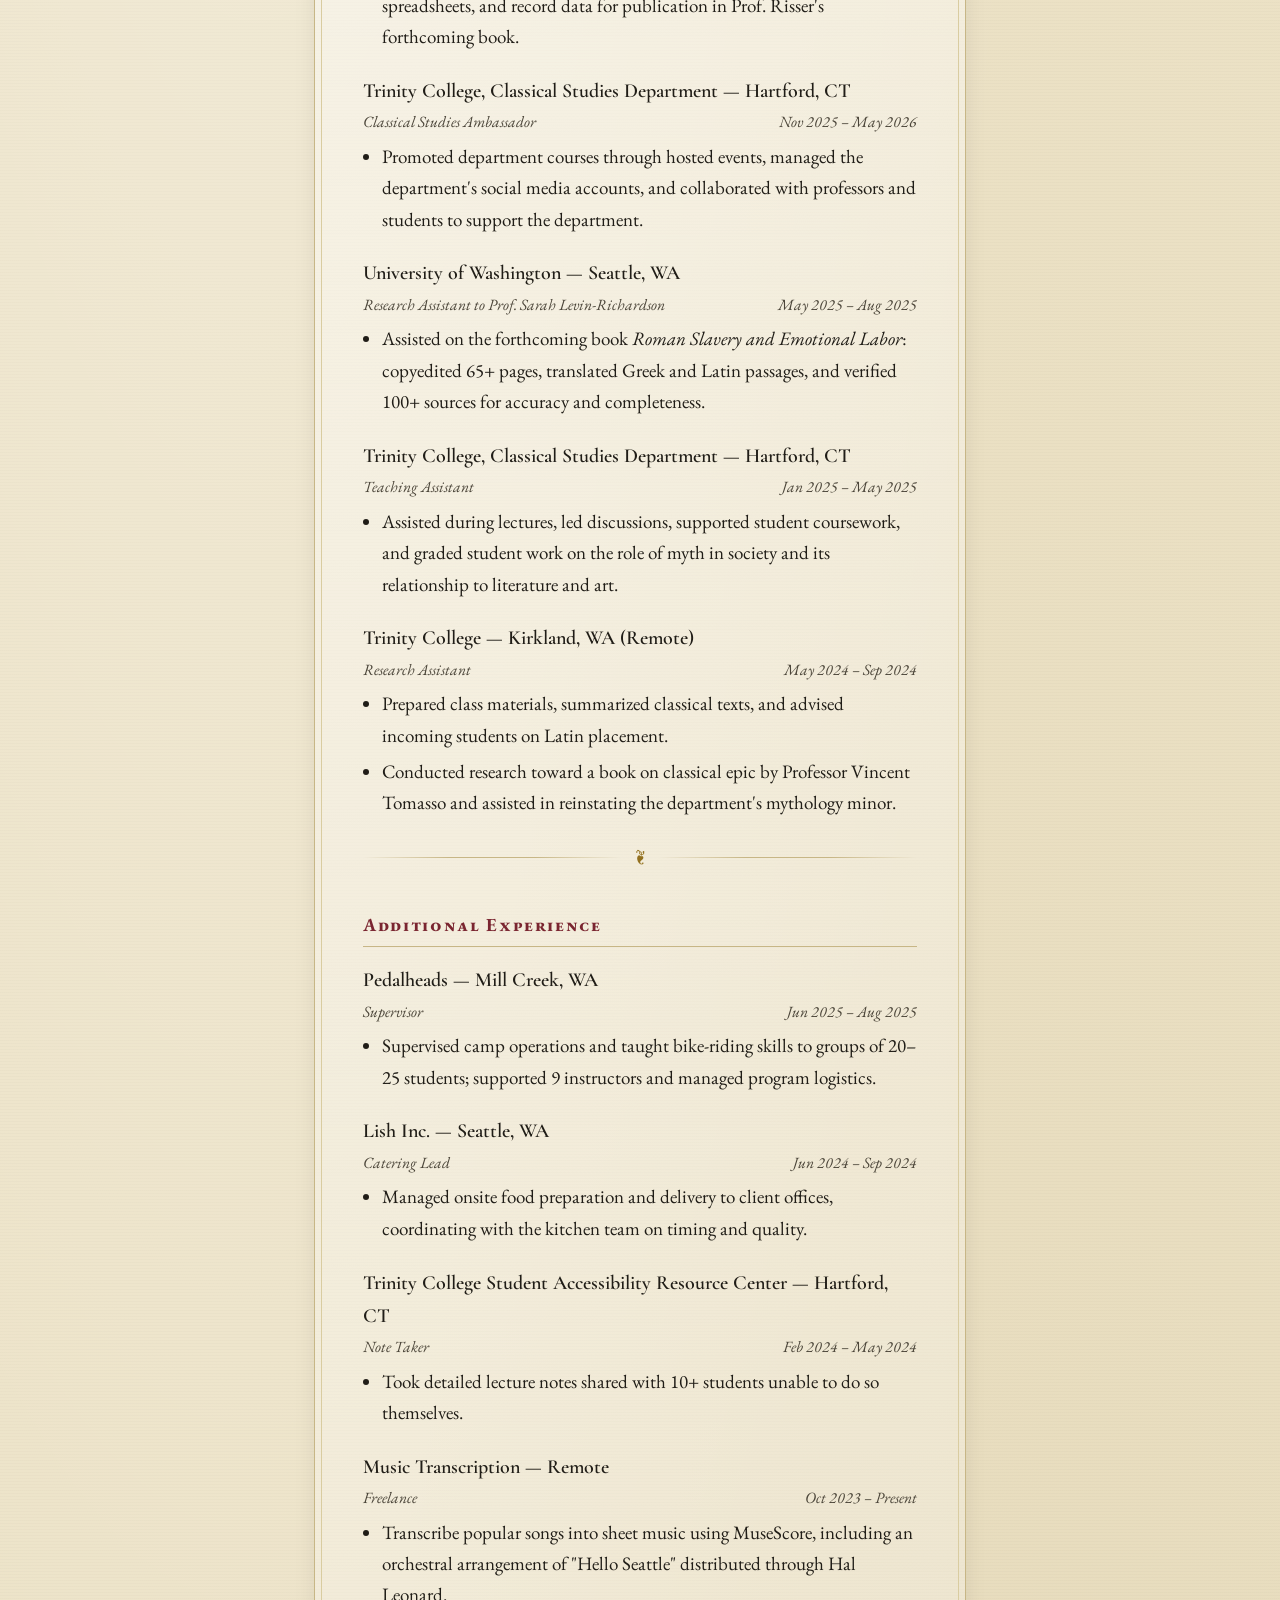
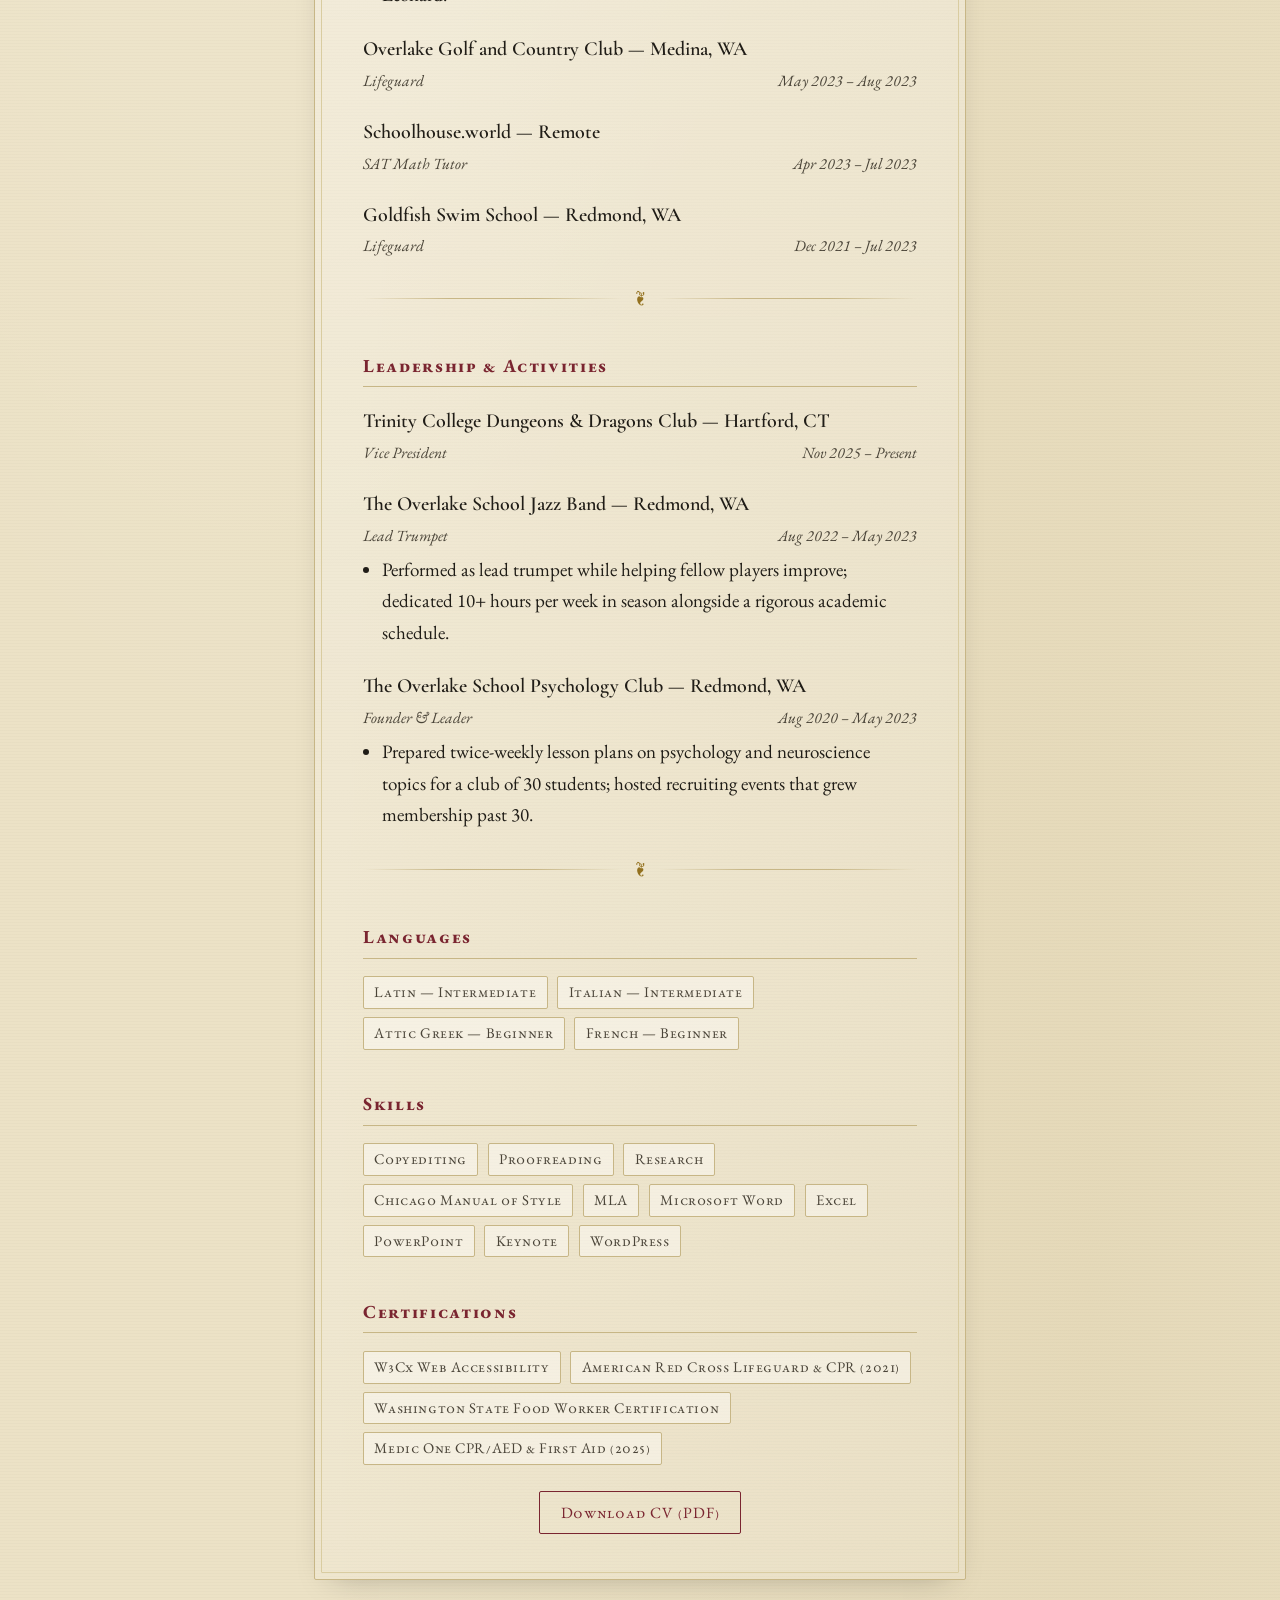
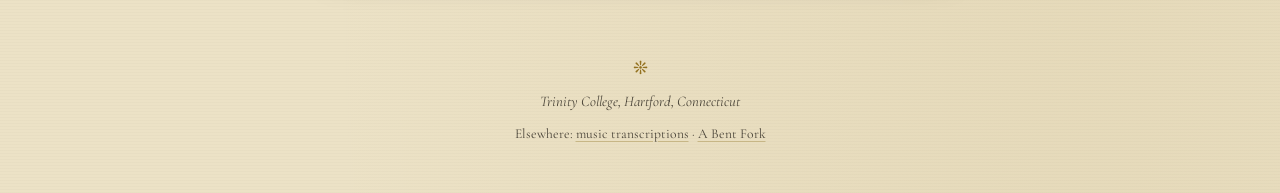
==== commit 09bd68e0: "Update cv.html" ====
--- a/cv.html
+++ b/cv.html
@@ -305,6 +305,7 @@
 <footer class="colophon">
   <span class="glyph">&#10058;</span>
   Trinity College, Hartford, Connecticut
+  <span class="elsewhere">Elsewhere: <a href="https://musescore.com/user/34465157" target="_blank" rel="noopener">music transcriptions</a> &middot; <a href="https://abentfork.com" target="_blank" rel="noopener">A Bent Fork</a></span>
 </footer>
 
 </body>
--- a/styles.css
+++ b/styles.css
@@ -313,6 +313,22 @@
   margin-bottom: 0.4rem;
 }
 
+footer.colophon .elsewhere {
+  display: block;
+  margin-top: 0.6rem;
+  font-style: normal;
+  font-size: 0.85rem;
+  color: var(--ink-soft);
+}
+footer.colophon .elsewhere a {
+  color: var(--ink-soft);
+  text-decoration: underline;
+  text-decoration-color: var(--line);
+}
+footer.colophon .elsewhere a:hover {
+  color: var(--rubric);
+}
+
 /* ---------- Responsive ---------- */
 
 @media (max-width: 520px) {
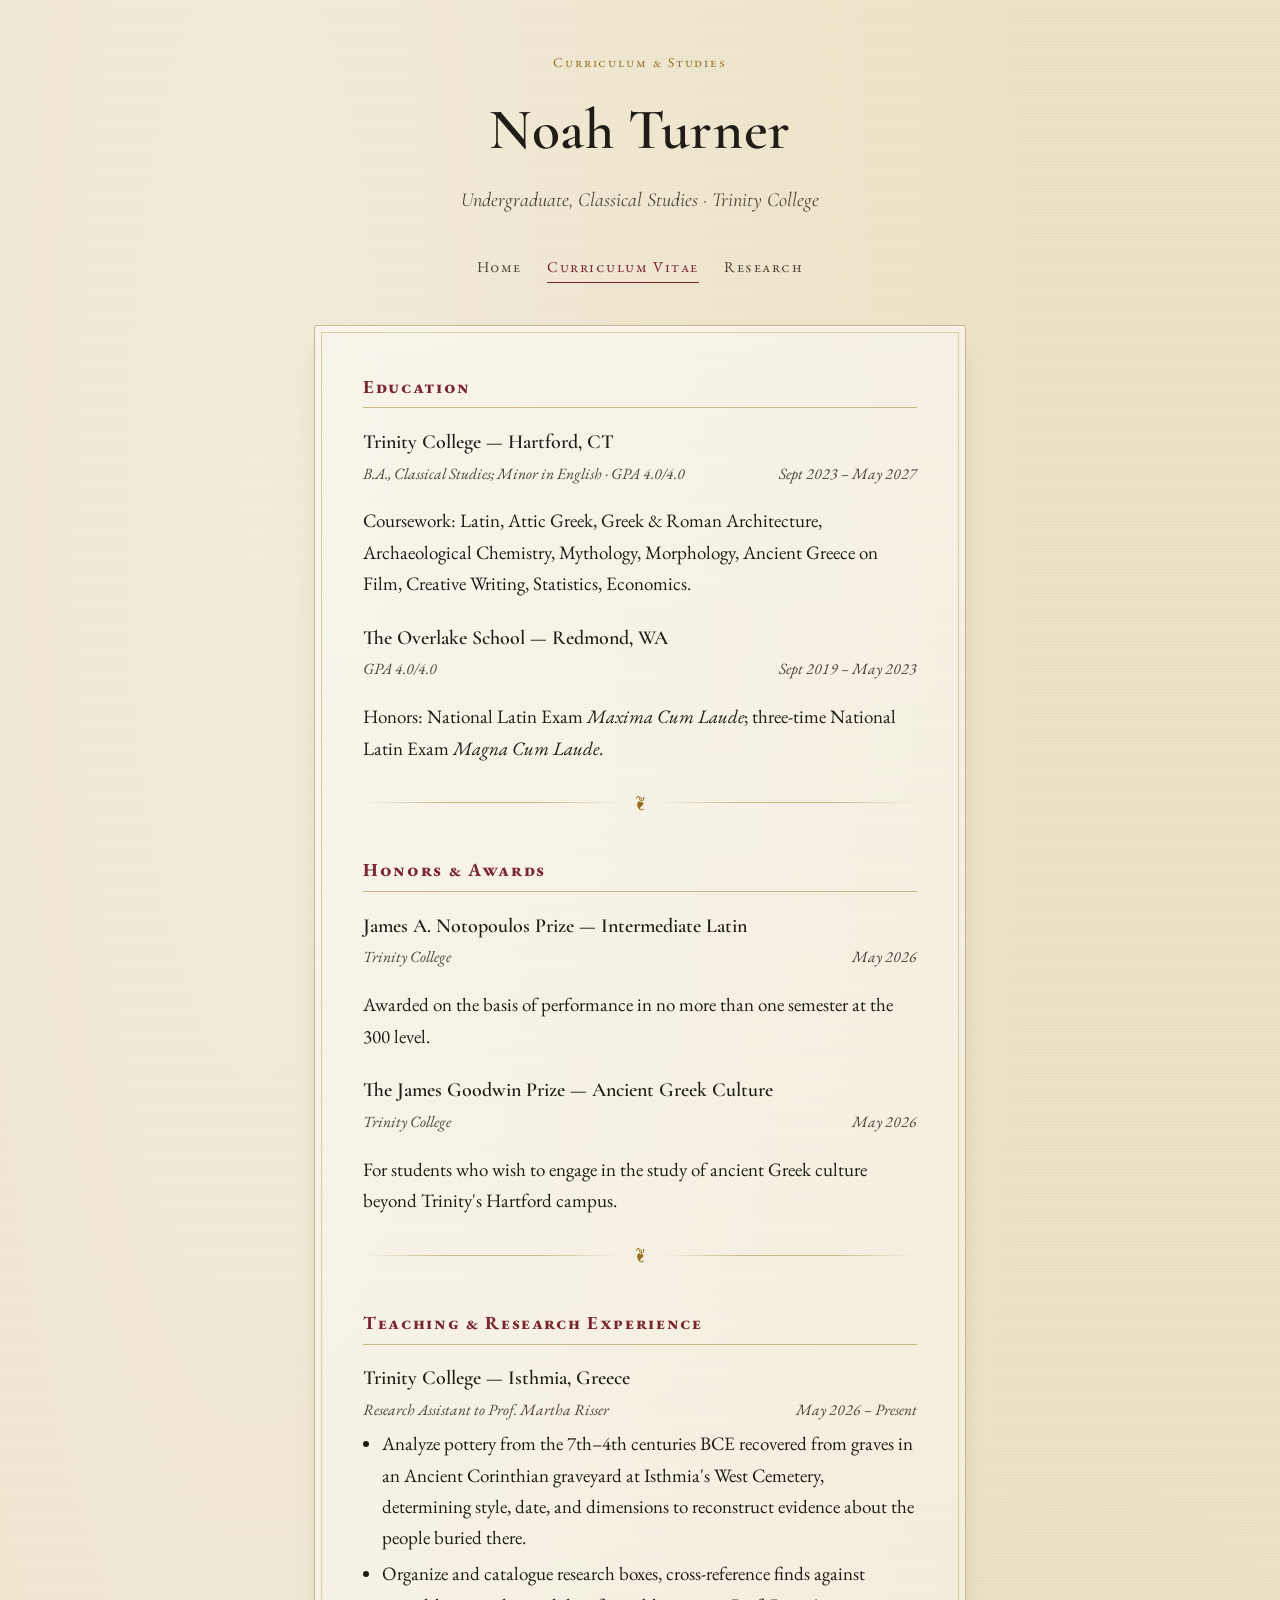
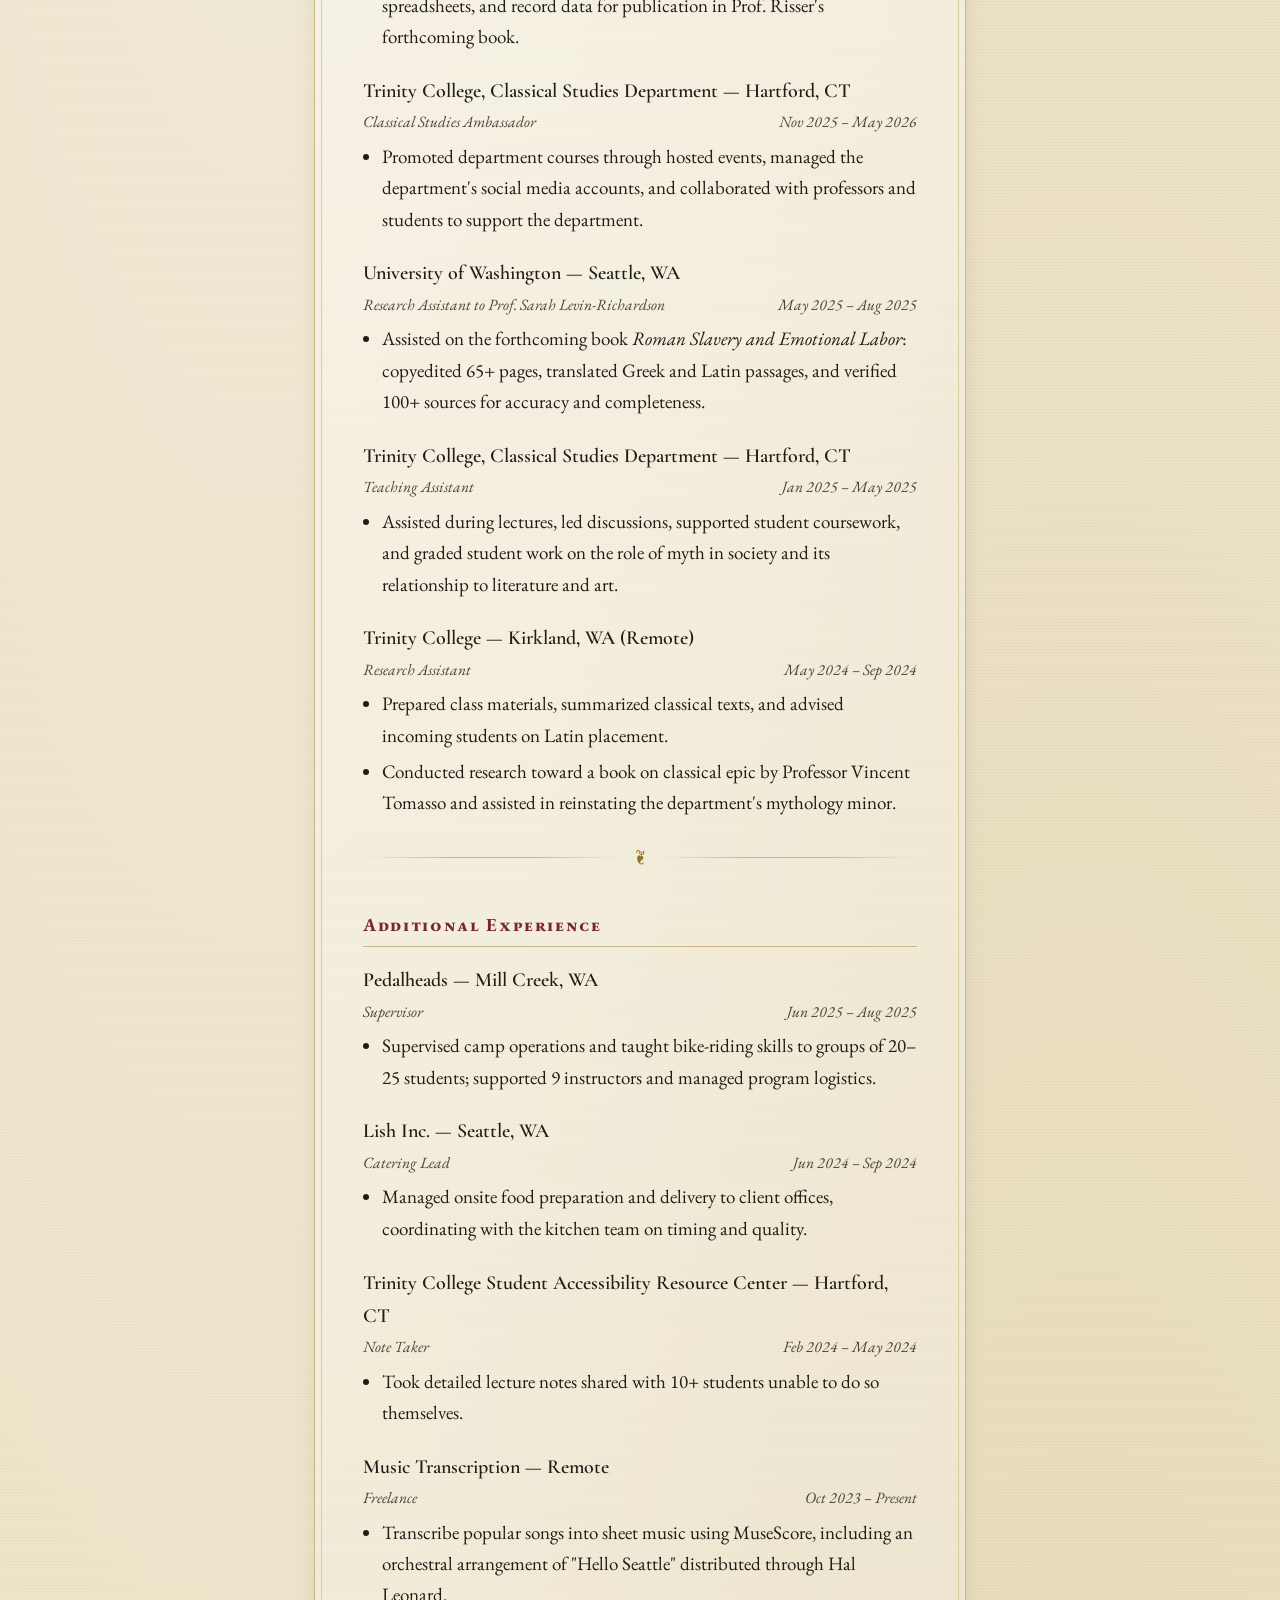
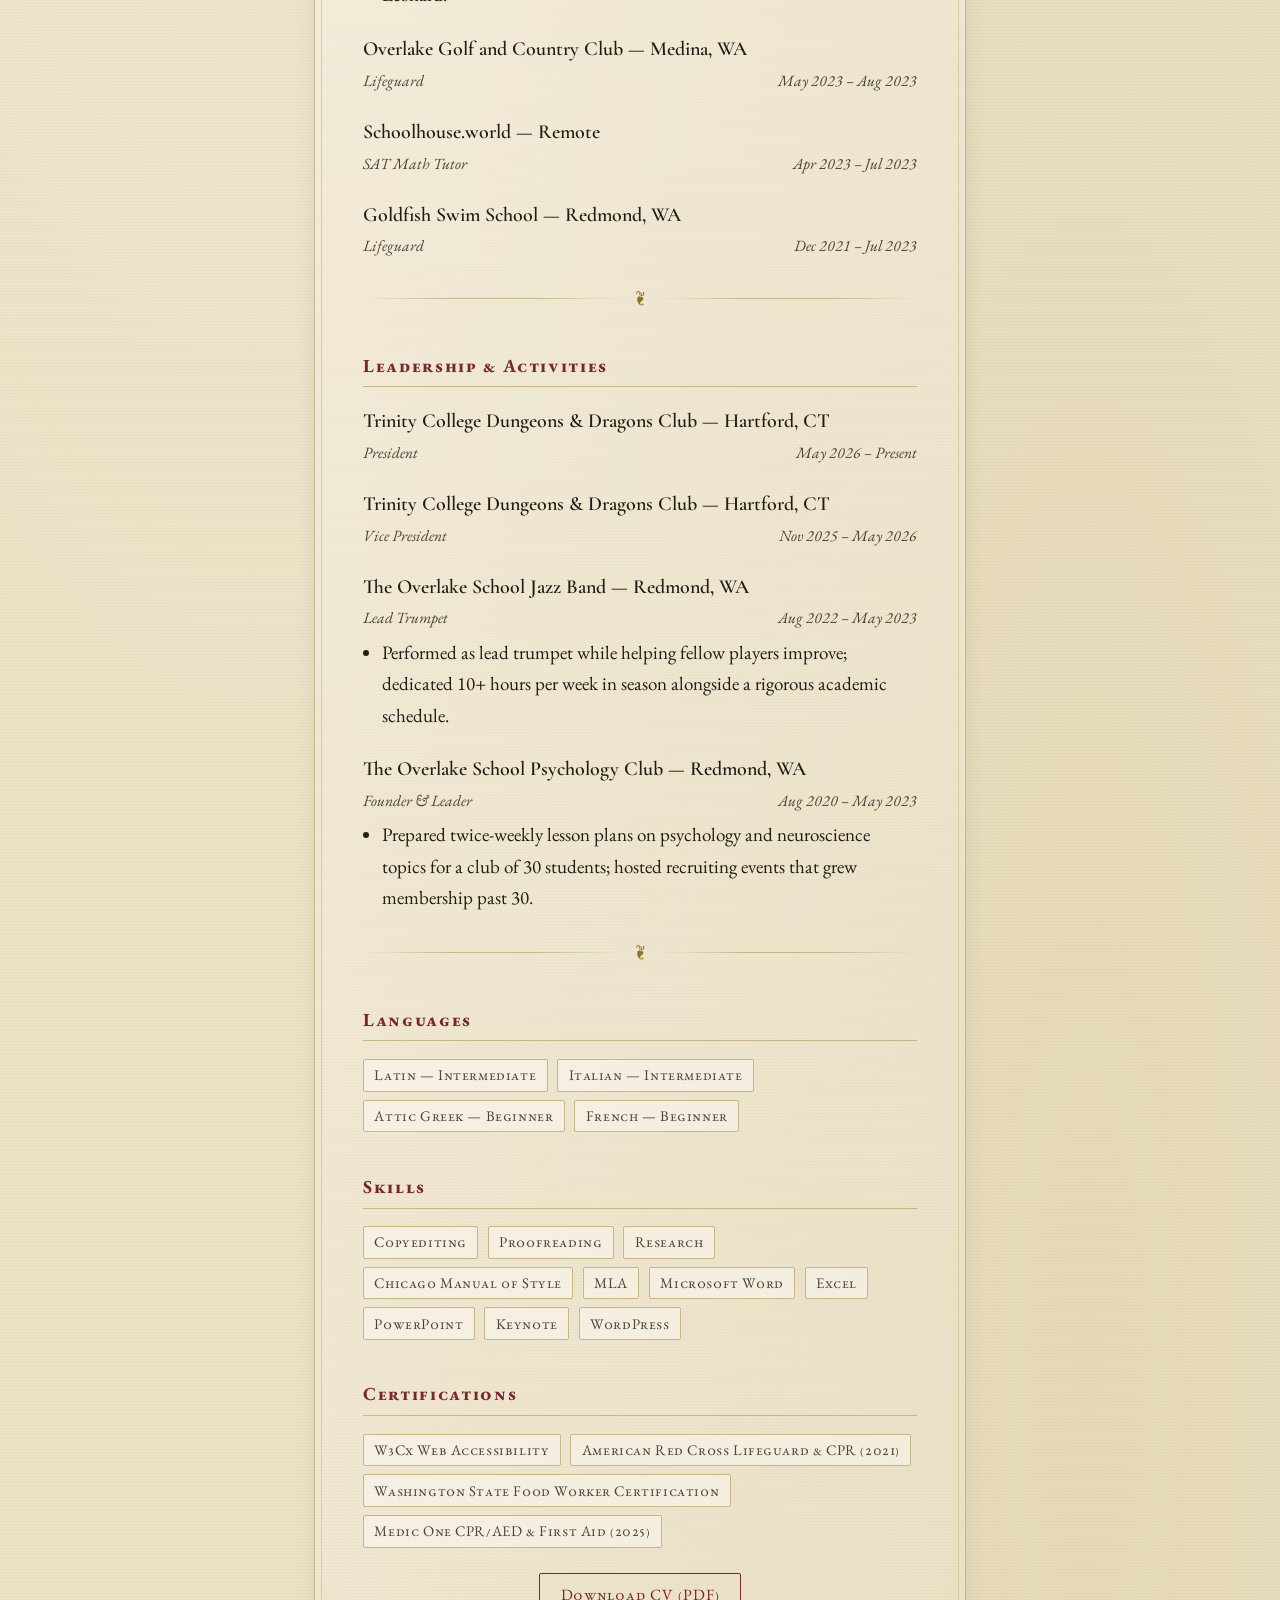
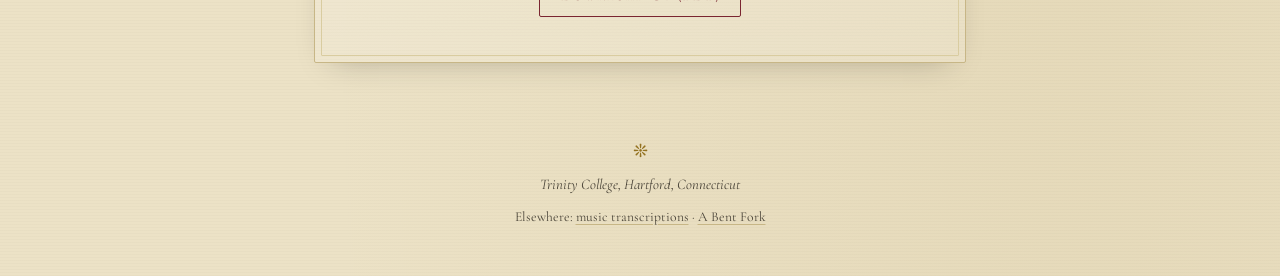
==== commit 0773f18b: "Update cv.html" ====
--- a/cv.html
+++ b/cv.html
@@ -232,8 +232,16 @@
     <div class="entry">
       <h3 class="entry-title">Trinity College Dungeons &amp; Dragons Club — Hartford, CT</h3>
       <div class="entry-meta">
+        <span>President</span>
+        <span>May 2026 – Present</span>
+      </div>
+    </div>
+    
+    <div class="entry">
+      <h3 class="entry-title">Trinity College Dungeons &amp; Dragons Club — Hartford, CT</h3>
+      <div class="entry-meta">
         <span>Vice President</span>
-        <span>Nov 2025 – Present</span>
+        <span>Nov 2025 – May 2026</span>
       </div>
     </div>
 
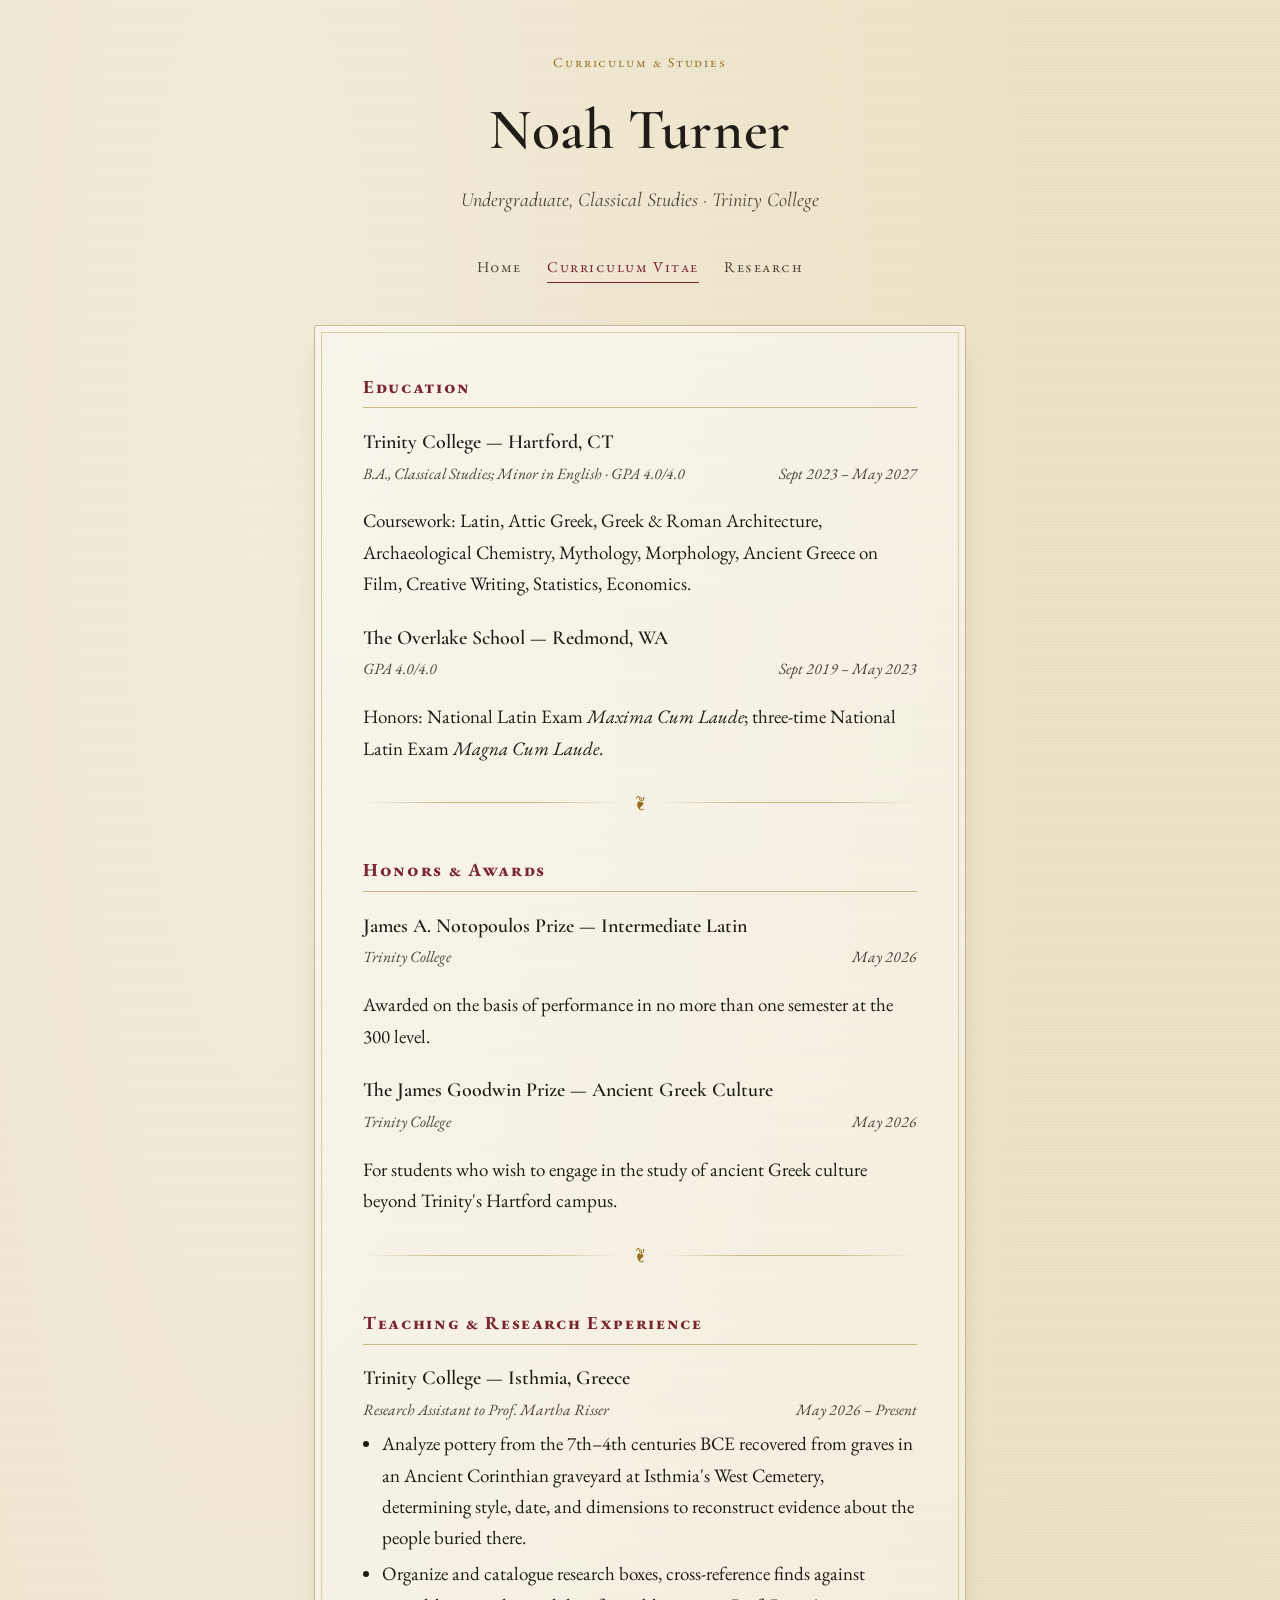
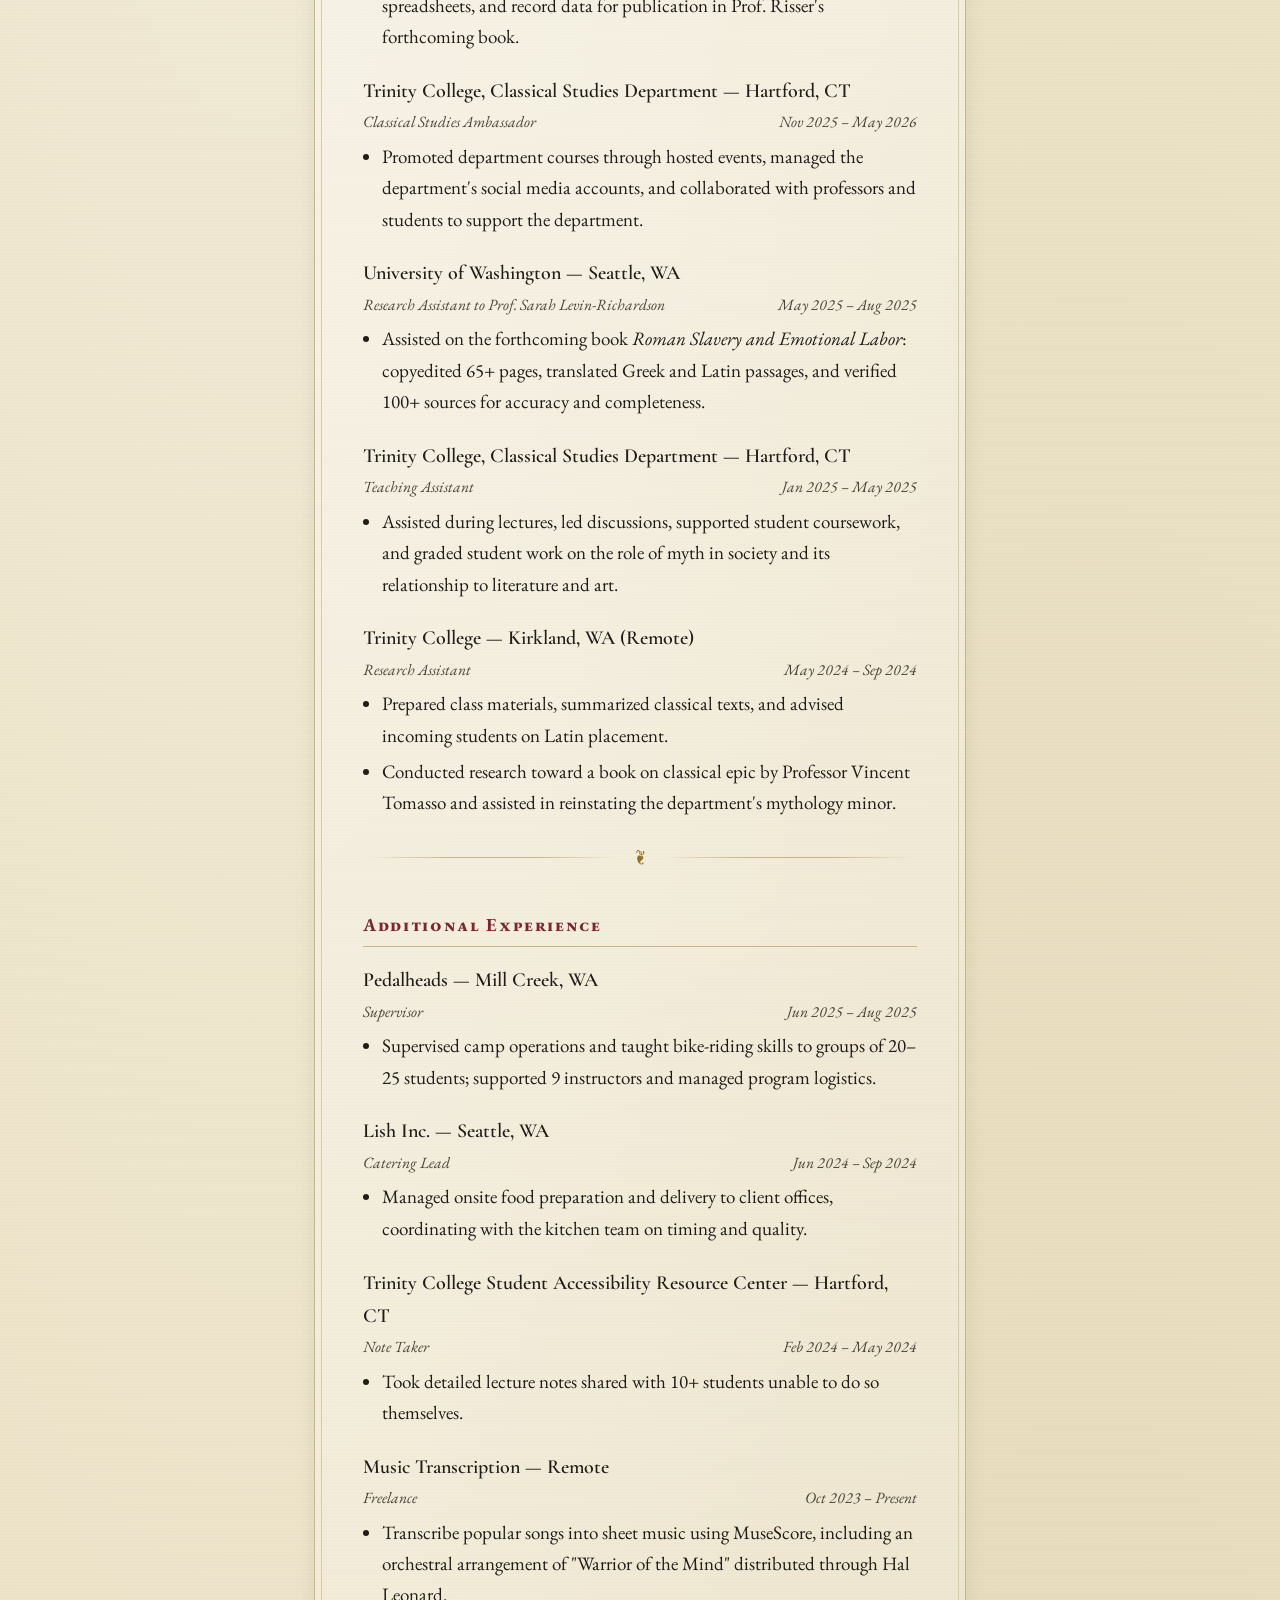
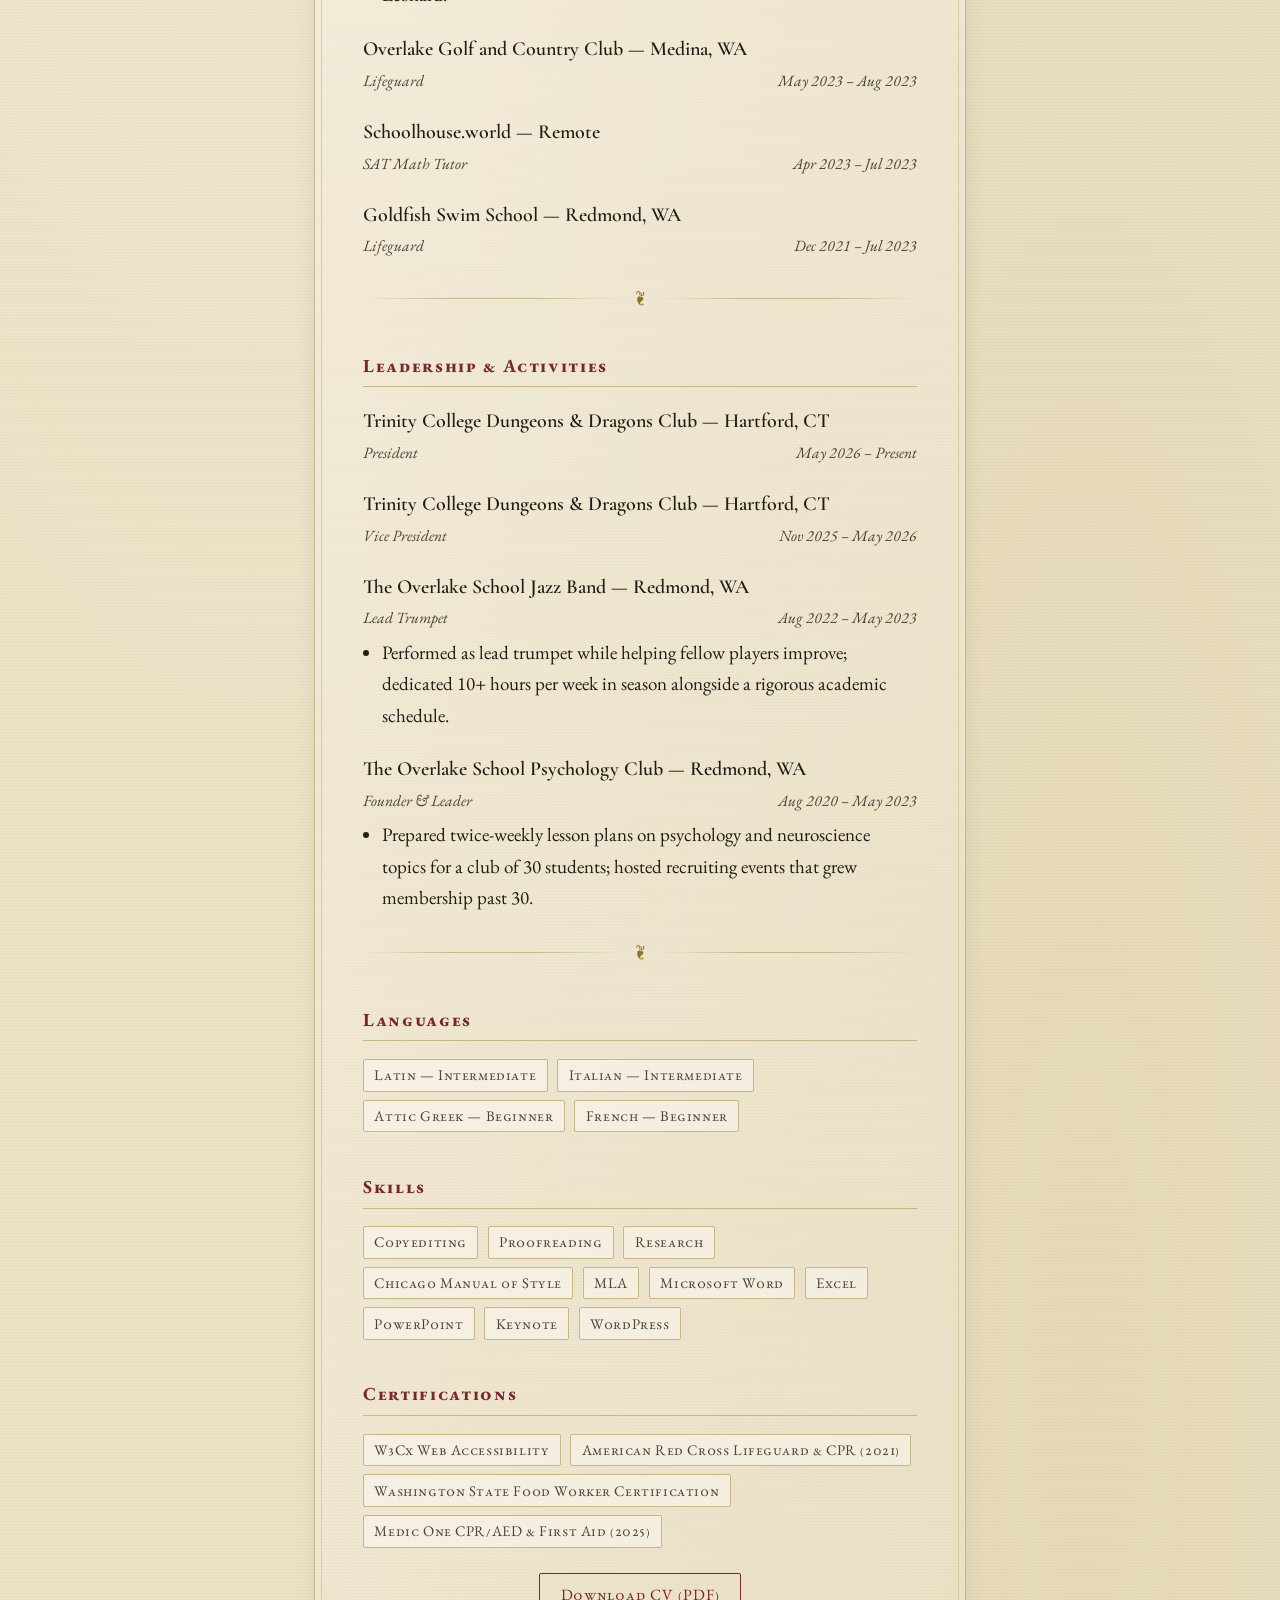
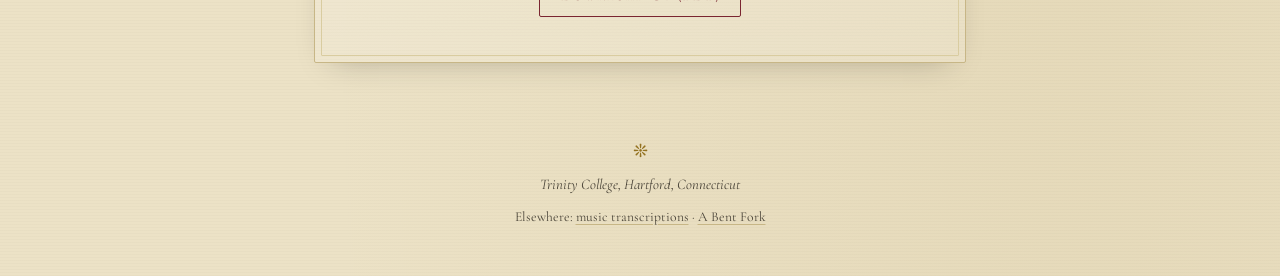
==== commit bfe6a381: "Update cv.html" ====
--- a/cv.html
+++ b/cv.html
@@ -196,7 +196,7 @@
       </div>
       <ul>
         <li>Transcribe popular songs into sheet music using MuseScore, including an
-          orchestral arrangement of "Hello Seattle" distributed through Hal
+          orchestral arrangement of "Warrior of the Mind" distributed through Hal
           Leonard.</li>
       </ul>
     </div>
